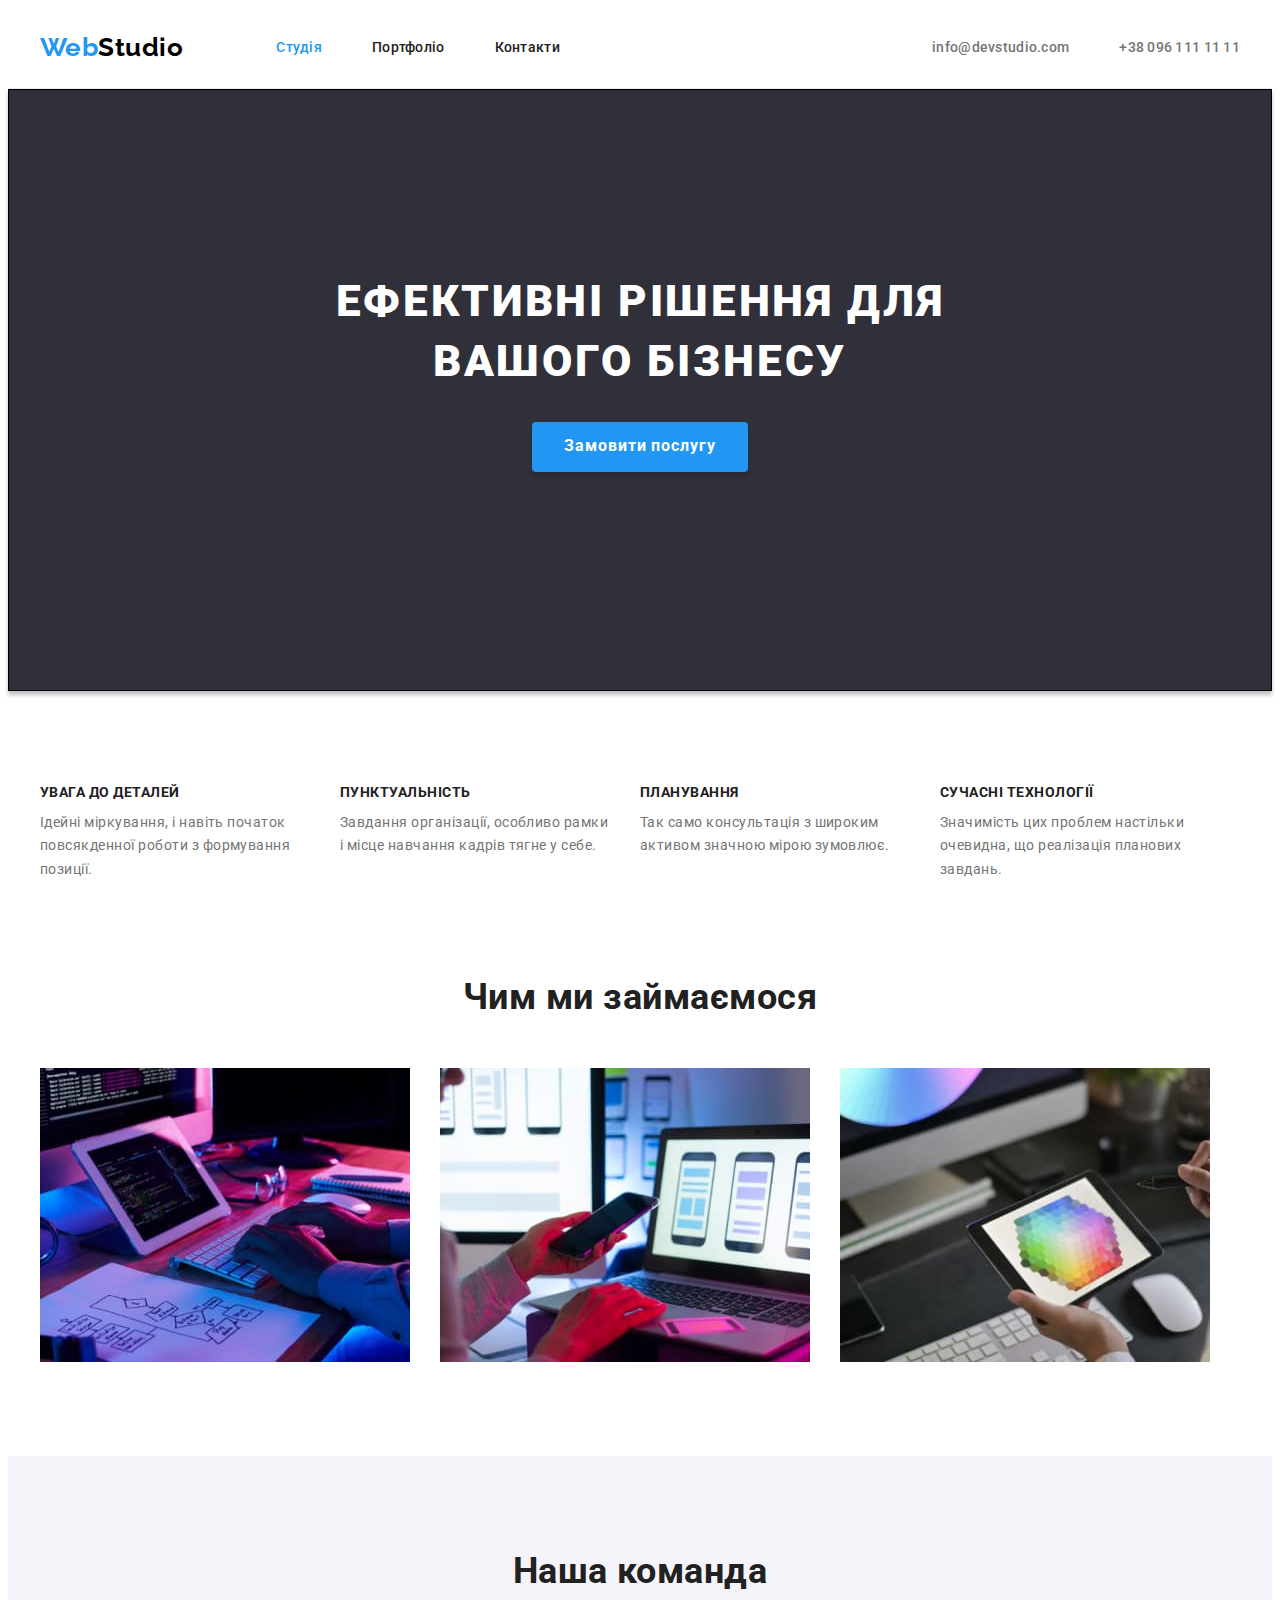
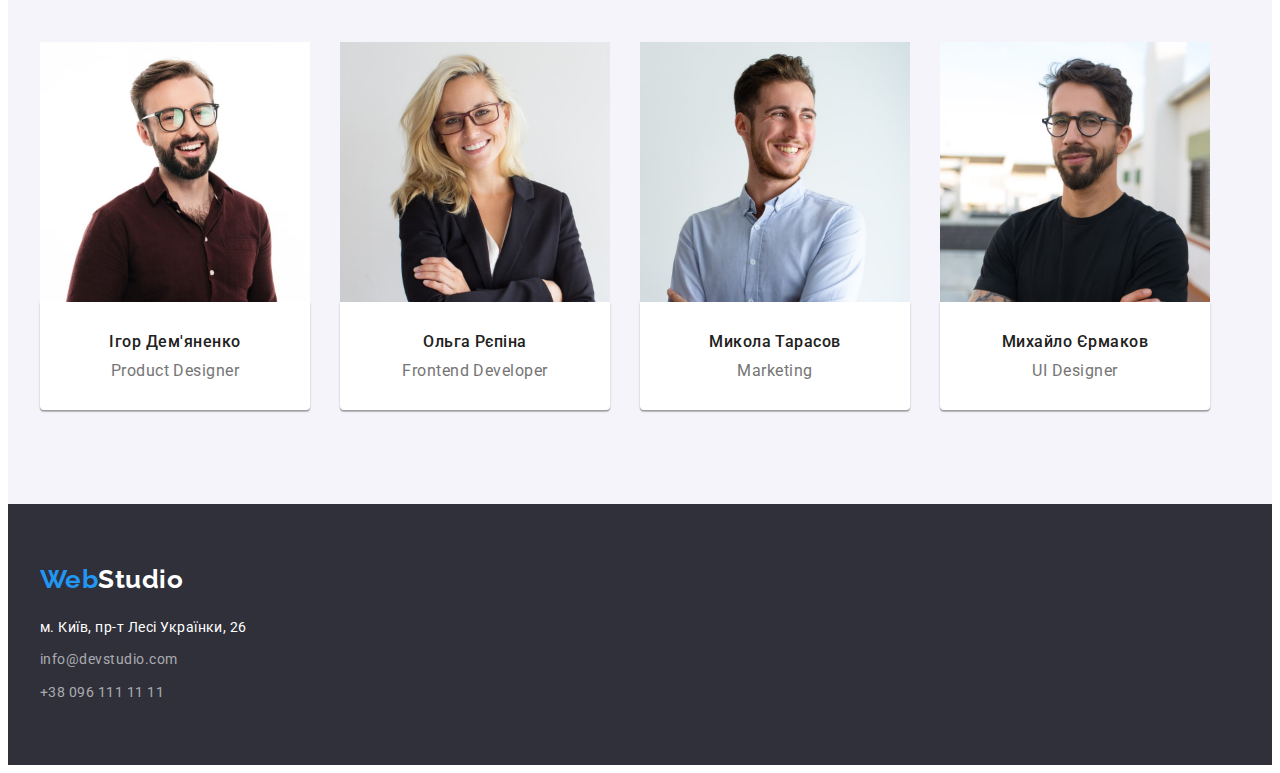
==== index.html @ c12abd02 "Initial commit" ====
<!DOCTYPE html>
<html lang="uk">
  <head>
    <meta charset="UTF-8" />
    <meta http-equiv="X-UA-Compatible" content="IE=edge" />
    <meta name="viewport" content="width=device-width, initial-scale=1.0" />
    <title>WebStudio</title>
    <link
      href="https://fonts.googleapis.com/css2?family=Raleway:wght@700&family=Roboto:wght@400;500;700;900&display=swap"
      rel="stylesheet"
    />
    <link
      rel="stylesheet"
      href="https://cdnjs.cloudflare.com/ajax/libs/modern-normalize/1.1.0/modern-normalize.min.css"
      integrity="sha512-wpPYUAdjBVSE4KJnH1VR1HeZfpl1ub8YT/NKx4PuQ5NmX2tKuGu6U/JRp5y+Y8XG2tV+wKQpNHVUX03MfMFn9Q=="
      crossorigin="anonymous"
      referrerpolicy="no-referrer"
    />
    <link rel="stylesheet" href="css/styles.css" />
  </head>
  <body>
    <header class="header">
      <div class="container main-nav">
        <nav class="main-nav-logo">
          <a href="" class="logo link">
            <span class="logo-title">Web</span>Studio</a
          >
          <ul class="menu-nav">
            <li class="item"><a href="" class="link current">Студія</a></li>
            <li class="item">
              <a href="./portfolio.html" class="link">Портфоліо</a>
            </li>
            <li class="item"><a href="" class="link">Контакти</a></li>
          </ul>
        </nav>
        <ul class="nav">
          <li class="item">
            <a href="mailto:info@devstudio.com" class="nav-link link"
              >info@devstudio.com</a
            >
          </li>
          <li class="item">
            <a href="tel:+380961111111" class="nav-link link"
              >+38 096 111 11 11</a
            >
          </li>
        </ul>
      </div>
    </header>

    <main>
      <section class="hero">
        <h1 class="hero-caption">
          Ефективні рішення для <br />
          вашого бізнесу
        </h1>
        <button type="button" class="button">Замовити послугу</button>
      </section>

      <section class="section">
        <div class="container">
          <h2 class="section-title visually-hidden">Особливості</h2>
          <div class="features">
            <ul class="feature-list">
              <li class="item">
                <h3 class="title">УВАГА ДО ДЕТАЛЕЙ</h3>
                <p class="text">
                  Ідейні міркування, і навіть початок повсякденної роботи з
                  формування позиції.
                </p>
              </li>
              <li class="item">
                <h3 class="title">ПУНКТУАЛЬНІСТЬ</h3>
                <p class="text">
                  Завдання організації, особливо рамки і місце навчання кадрів
                  тягне у себе.
                </p>
              </li>
              <li class="item">
                <h3 class="title">ПЛАНУВАННЯ</h3>
                <p class="text">
                  Так само консультація з широким активом значною мірою
                  зумовлює.
                </p>
              </li>
              <li class="item">
                <h3 class="title">СУЧАСНІ ТЕХНОЛОГІЇ</h3>
                <p class="text">
                  Значимість цих проблем настільки очевидна, що реалізація
                  планових завдань.
                </p>
              </li>
            </ul>
          </div>
        </div>
      </section>

      <section class="section section-img">
        <div class="container">
          <h2 class="section-title">Чим ми займаємося</h2>
          <ul class="list-img">
            <li class="item-img">
              <img
                src="./images/img.jpg"
                alt="комп'ютер"
                width="370"
                height="294"
              />
            </li>
            <li class="item item-img">
              <img
                src="./images/imgone.jpg"
                alt="телефон"
                width="370"
                height="294"
              />
            </li>
            <li class="item item-img">
              <img
                src="./images/imgtwo.jpg"
                alt="планшет"
                width="370"
                height="294"
              />
            </li>
          </ul>
        </div>
      </section>

      <section class="section our-team">
        <div class="container">
          <h2 class="section-title">Наша команда</h2>
          <ul class="items">
            <li class="item">
              <img
                src="./images/photo.jpg"
                alt="дизайнер продукту"
                width="270"
                height="260"
              />
              <div class="team">
                <h3 class="title-item">Ігор Дем'яненко</h3>
                <p class="text-item">Product Designer</p>
              </div>
            </li>
            <li class="item">
              <img
                src="./images/photoone.jpg"
                alt="розробник інтерфейсу"
                width="270"
                height="260"
              />
              <div class="team">
                <h3 class="title-item">Ольга Рєпіна</h3>
                <p class="text-item">Frontend Developer</p>
              </div>
            </li>
            <li class="item">
              <img
                src="./images/phototwo.jpg"
                alt="маркетолог"
                width="270"
                height="260"
              />
              <div class="team">
                <h3 class="title-item">Микола Тарасов</h3>
                <p class="text-item">Marketing</p>
              </div>
            </li>
            <li class="item">
              <img
                src="./images/photothree.jpg"
                alt="дизайнер"
                width="270"
                height="260"
              />
              <div class="team">
                <h3 class="title-item">Михайло Єрмаков</h3>
                <p class="text-item">UI Designer</p>
              </div>
            </li>
          </ul>
        </div>
      </section>
    </main>

    <footer class="footer">
      <div class="container footer-div">
        <a href="" class="logo-footer link"
          ><span class="logo-title">Web</span>Studio</a
        >
        <ul class="footer-nav">
          <li class="item">
            <p class="footer-text">м. Київ, пр-т Лесі Українки, 26</p>
          </li>
          <li class="item">
            <a href="mailto:info@devstudio.com" class="footer-nav-link link"
              >info@devstudio.com</a
            >
          </li>
          <li class="item">
            <a href="tel:+380961111111" class="footer-nav-link link"
              >+38 096 111 11 11</a
            >
          </li>
        </ul>
      </div>
    </footer>
  </body>
</html>
---- css/styles.css ----
:root {
  --primary-text-color: #212121;
  --text-color: #757575;
  --accent-color: #2196f3;
  --footer-color: rgba(255, 255, 255, 0.6);
  --white-color: #ffffff;
  --black-color: #000000;
}

body {
  color: var(--primary-text-color);
  background-color: var(--white-color);
  font-family: Roboto, sans-serif;
  letter-spacing: 0.03em;
}

ul {
  list-style: none;
  margin: 0;
  padding: 0;
}

.link {
  text-decoration: none;
}

h1,
h2,
h3,
p {
  margin: 0;
}

.section {
  padding-top: 94px;
  padding-bottom: 94px;
}

.container {
  width: 1200px;
  padding-right: 15px;
  padding-left: 15px;
  margin-left: auto;
  margin-right: auto;
}

/* колір основного тексту #212121 */
/* вториний колір тексту #757575; */
/* білий #FFFFFF */
/* лого чорний #000000 */
/* акцент #2196F3 */
/* адрес rgba(255, 255, 255, 0.6); */
/* колір фону: шапка #FFFFFF; герой, підвал #2F303A; особливості #F5F5F5; команда #F5F4FA; */

/* логотип */

.logo {
  color: var(--black-color);
  font-family: Raleway, sans-serif;
  font-weight: 700;
  font-size: 26px;
  line-height: 1.2;
}

.logo-title {
  color: var(--accent-color);
}

/* nav */

.main-nav {
  display: flex;
  align-items: center;
}

.main-nav-logo {
  display: flex;
  align-items: center;
}

.menu-nav {
  display: flex;
  margin-left: 93px;
}

.menu-nav .item:not(:last-child) {
  margin-right: 50px;
}

.menu-nav .link {
  display: block;
  padding-top: 32px;
  padding-bottom: 32px;

  color: var(--primary-text-color);
  font-weight: 500;
  font-size: 14px;
  line-height: 1.14;
  letter-spacing: 0.02em;
}

.menu-nav .link:hover,
.menu-nav .link:focus {
  color: var(--accent-color);
}

.menu-nav .link.current {
  color: var(--accent-color);
}

.nav {
  display: flex;
  margin-left: auto;
}

.nav .item + .item {
  margin-left: 50px;
}

.nav .nav-link {
  display: block;
  padding-top: 32px;
  padding-bottom: 32px;
  color: var(--text-color);
  font-weight: 500;
  font-size: 14px;
  line-height: 1.14;
  letter-spacing: 0.02em;
}

.nav .nav-link:hover,
.nav .nav-link:focus {
  color: var(--accent-color);
}

.header {
  border-bottom: 1px solid #ececec;
}

/* герой */

.hero {
  background-color: #2f303a;
  border: 1px solid #000000;
  box-shadow: 0px 4px 4px rgba(0, 0, 0, 0.25);
  padding-top: 182px;
  padding-bottom: 218px;
}

.hero-caption {
  color: var(--white-color);
  font-weight: 900;
  font-size: 44px;
  line-height: 1.36;
  letter-spacing: 0.06em;
  text-transform: uppercase;
  margin-bottom: 30px;
  text-align: center;
}

/* кнопка */

.button {
  color: var(--white-color);
  background-color: var(--accent-color);
  font-family: inherit;
  font-weight: 700;
  font-size: 16px;
  line-height: 1.8;
  align-items: center;
  text-align: center;
  letter-spacing: 0.06em;
  cursor: pointer;
  box-shadow: 0px 4px 4px rgba(0, 0, 0, 0.15);
  border-radius: 4px;
  padding: 10px 32px;
  min-width: 216px;
  min-height: 50px;
  display: block;
  margin: auto;
  border: transparent;
}

.button:hover,
.button:focus {
  color: var(--white-color);
  background-color: #2f303a;
}

/* секції */

.section-title {
  font-weight: 700;
  font-size: 36px;
  line-height: 1.17;
  text-align: center;
  margin-bottom: 50px;
}

/* особливості */

.feature-list {
  display: flex;
}

.feature-list .item {
  width: 270px;
}

.feature-list .item + .item {
  margin-left: 30px;
}

.feature-list .title {
  font-weight: 700;
  font-size: 14px;
  line-height: 1.14;
  text-transform: uppercase;
  margin-bottom: 10px;
}

.feature-list .text {
  color: var(--text-color);
  font-size: 14px;
  line-height: 1.7;
}

/* чим займаємося */

.section-img {
  padding-top: 0;
}

.container .list-img {
  display: flex;
  flex-wrap: wrap;
}

.list-img .item-img {
  width: 370px;
  margin-right: 30px;
  margin-bottom: 0;
}

.list-img .item-img:nth-child(3n) {
  margin-right: 0;
}

/* наша команда */

.our-team {
  background-color: #f5f4fa;
}

.items {
  display: flex;
}

.items .item {
  width: 270px;
}

.items .item:not(:last-child) {
  margin-right: 30px;
}

.items .title-item {
  font-weight: 500;
  font-size: 16px;
  line-height: 1.2;
  text-align: center;
}

.items .text-item {
  font-size: 16px;
  line-height: 19px;
  text-align: center;
  color: var(--text-color);
}

.team {
  background: #ffffff;
  box-shadow: 0px 1px 3px rgba(0, 0, 0, 0.12), 0px 1px 1px rgba(0, 0, 0, 0.14),
    0px 2px 1px rgba(0, 0, 0, 0.2);
  border-radius: 0px 0px 4px 4px;
  padding-top: 30px;
  padding-bottom: 30px;
}

.team .title-item {
  margin-bottom: 10px;
}

/* портфоліо */

.container .list {
  display: flex;
  flex-wrap: wrap;
}

.list .item {
  width: 370px;
  margin-right: 30px;
  margin-bottom: 30px;
}

.list .item:nth-child(3n) {
  margin-right: 0;
}

.list .caption {
  font-weight: 700;
  font-size: 18px;
  line-height: 2;
  letter-spacing: 0.06em;
}

.list .txt {
  font-size: 16px;
  line-height: 1.9;
  color: var(--text-color);
}

.card {
  background: #ffffff;
  border: 1px solid #eeeeee;
  padding-top: 20px;
  padding-right: 24px;
  padding-bottom: 20px;
  padding-left: 24px;
}

.caption {
  margin-bottom: 4px;
}

.list-btn {
  display: flex;
  text-align: center;
  justify-content: center;
  margin: auto;
  margin-bottom: 50px;
}

.btn {
  color: var(--primary-text-color);
  background: #f5f4fa;
  font-family: inherit;
  font-weight: 500;
  font-size: 16px;
  line-height: 1.6;
  text-align: center;
  letter-spacing: 0.03em;
  cursor: pointer;
  border-radius: 4px;
  min-height: 38px;
  border: transparent;
  padding: 6px 22px;
}

.list-btn .item:not(:last-child) {
  margin-right: 8px;
}

.btn.primary {
  color: var(--white-color);
  background-color: var(--accent-color);
}

.btn:hover,
.btn:focus {
  color: var(--white-color);
  background-color: var(--accent-color);
}

/* підвал */

.footer {
  background-color: #2f303a;
  padding-top: 60px;
  padding-bottom: 60px;
}

.logo-footer {
  color: var(--white-color);
  font-family: Raleway, sans-serif;
  font-weight: 700;
  font-size: 26px;
  line-height: 1.2;
  margin-top: 60px;
}

.footer-nav {
  font-size: 14px;
  line-height: 1.7;
  margin-top: 20px;
}

.footer-nav .footer-nav-link {
  color: var(--footer-color);
}

.footer-nav .footer-nav-link:hover,
.footer-nav .footer-nav-link:focus {
  color: var(--accent-color);
}

.footer-text {
  color: var(--white-color);
}

.footer-nav .item:not(:last-child) {
  margin-bottom: 9px;
}

/* прихований заголовок */

.visually-hidden {
  position: absolute;
  white-space: nowrap;
  width: 1px;
  height: 1px;
  overflow: hidden;
  border: 0;
  padding: 0;
  clip: rect(0 0 0 0);
  clip-path: inset(50%);
  margin: -1px;
}

/* img */

img {
  display: block;
  max-width: 100%;
  height: auto;
}
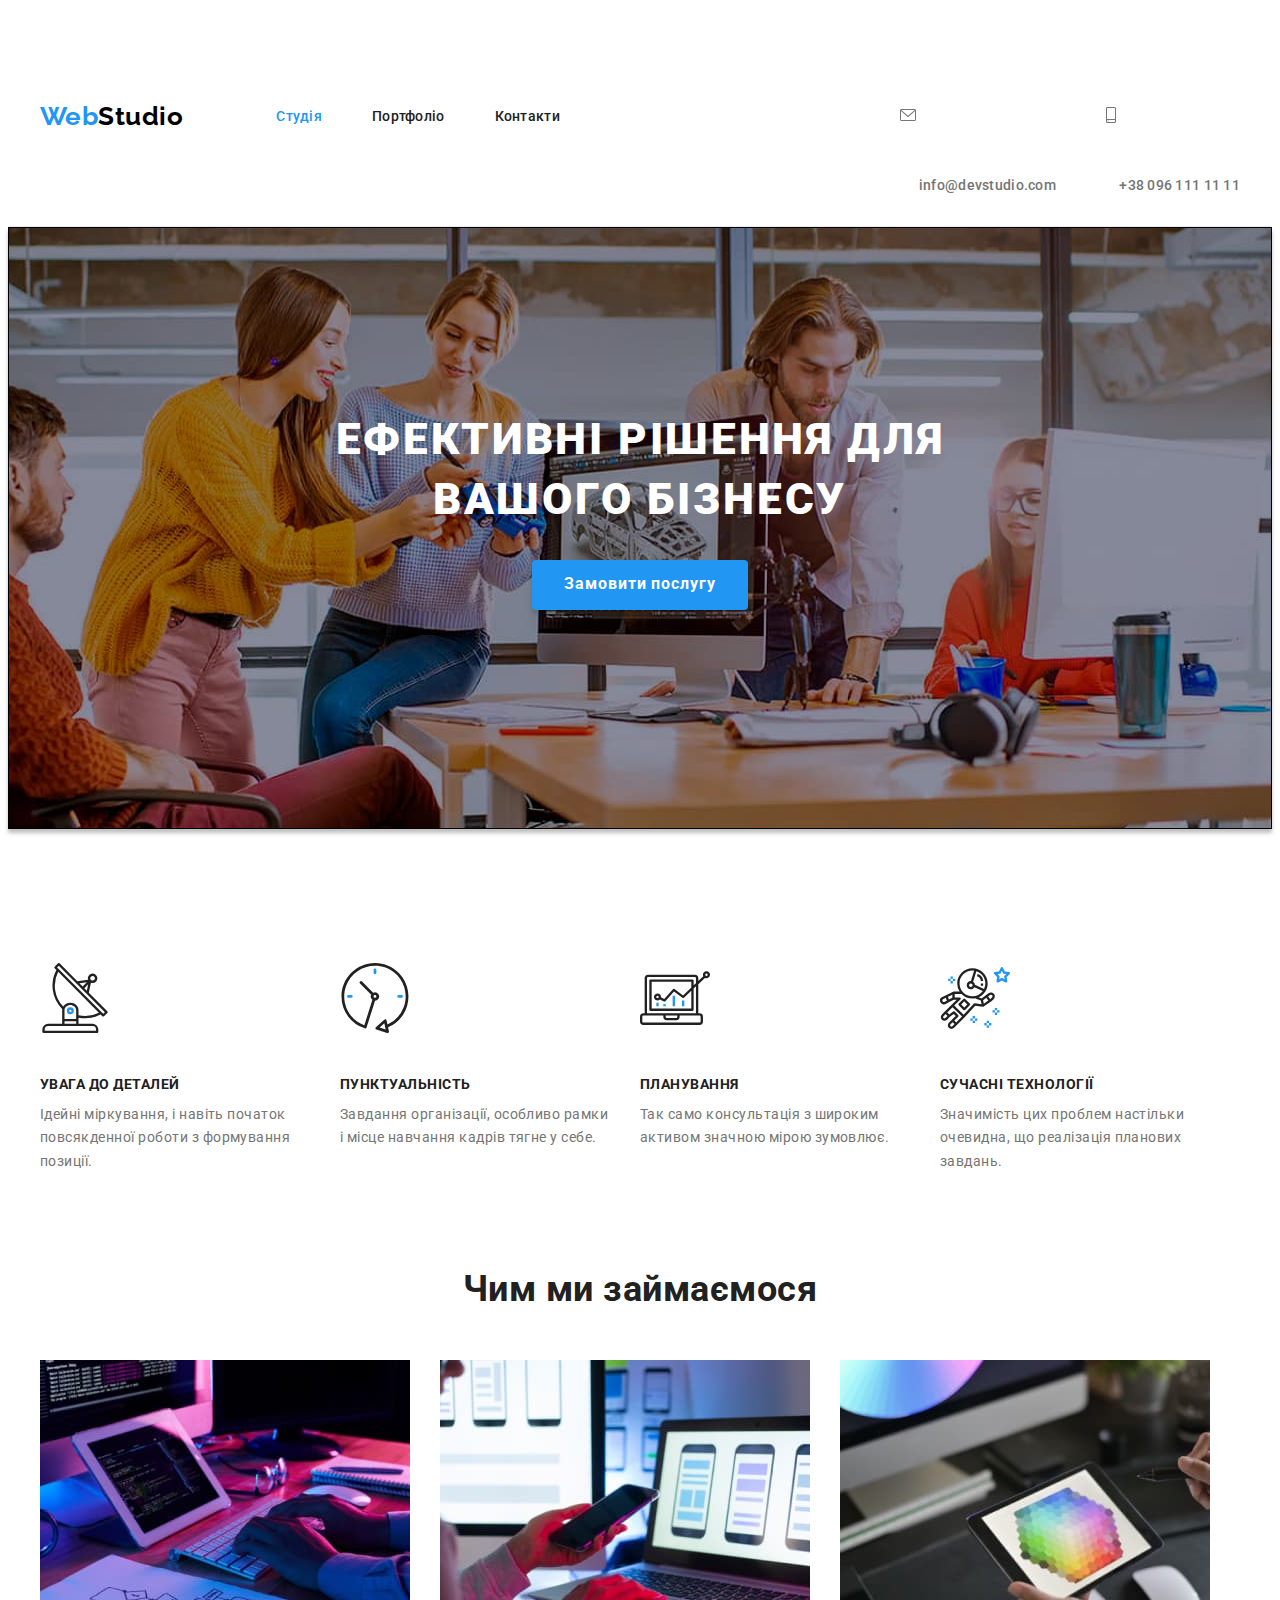
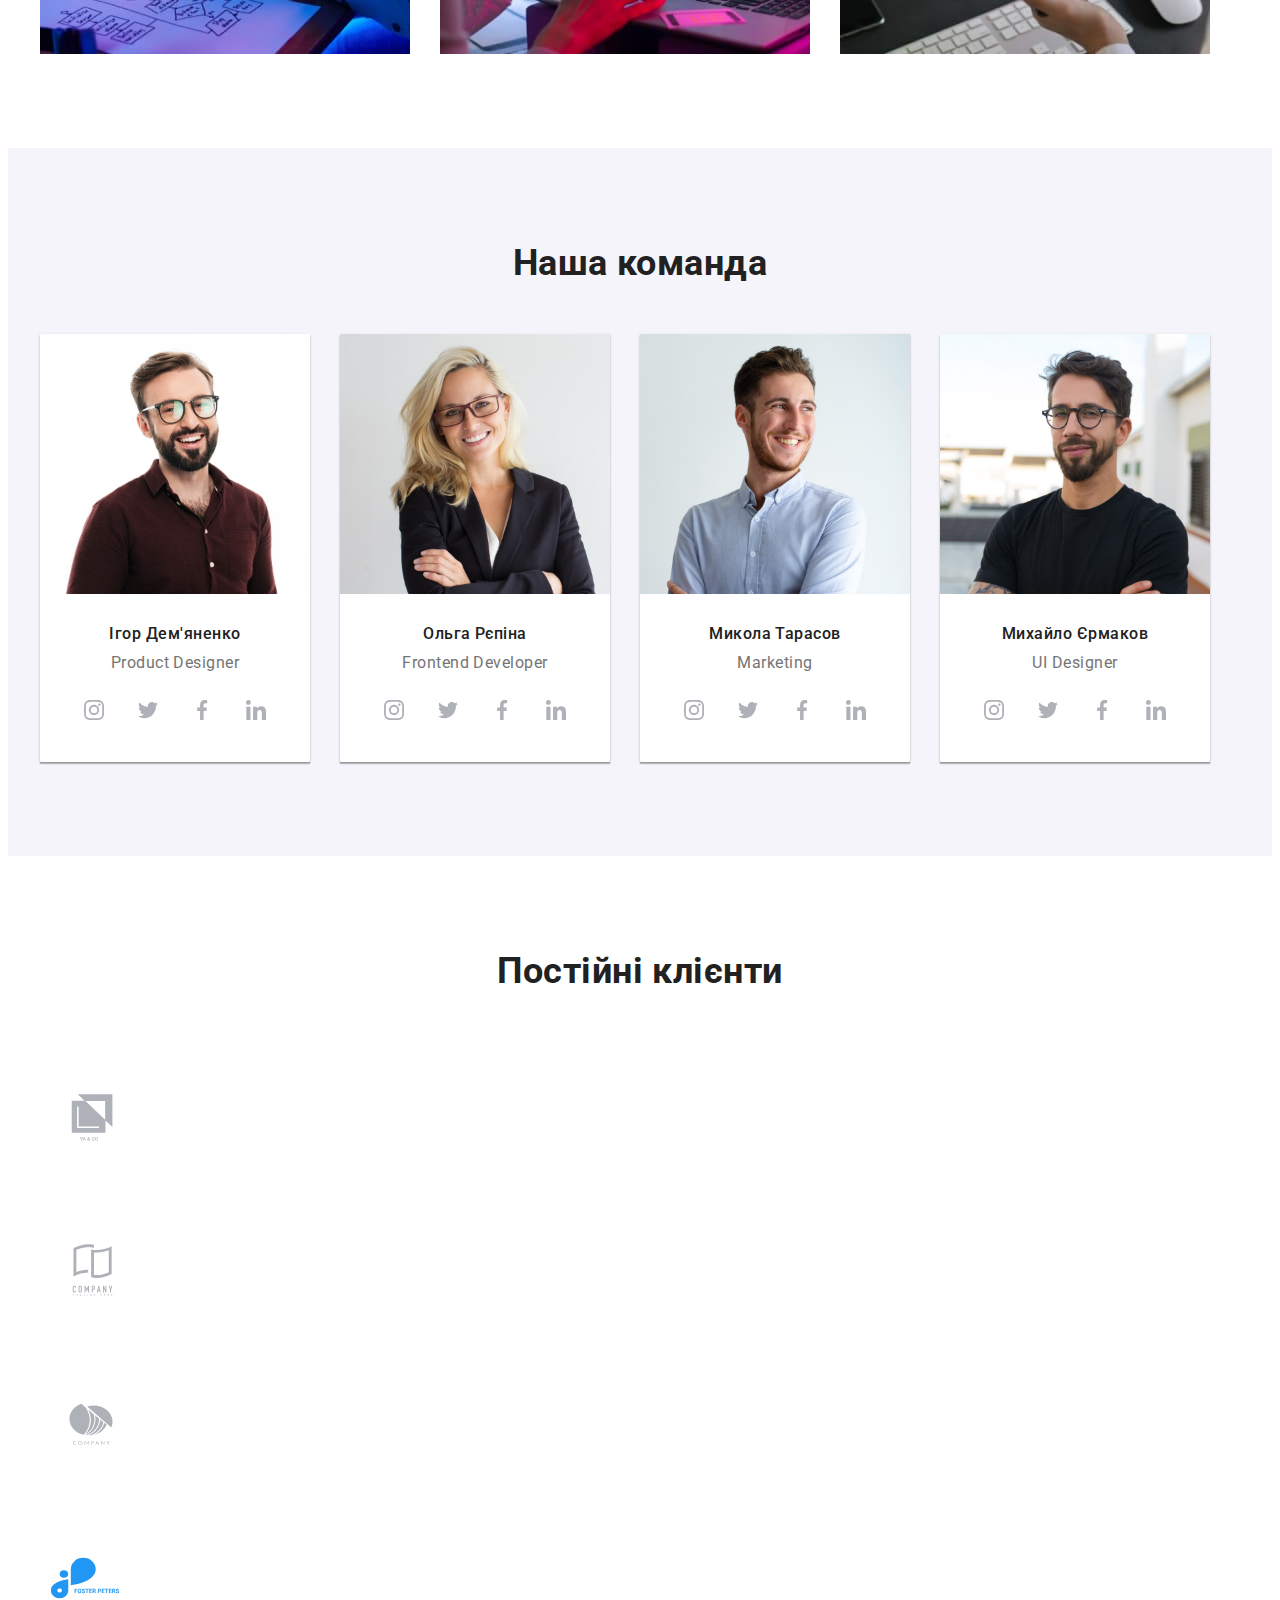
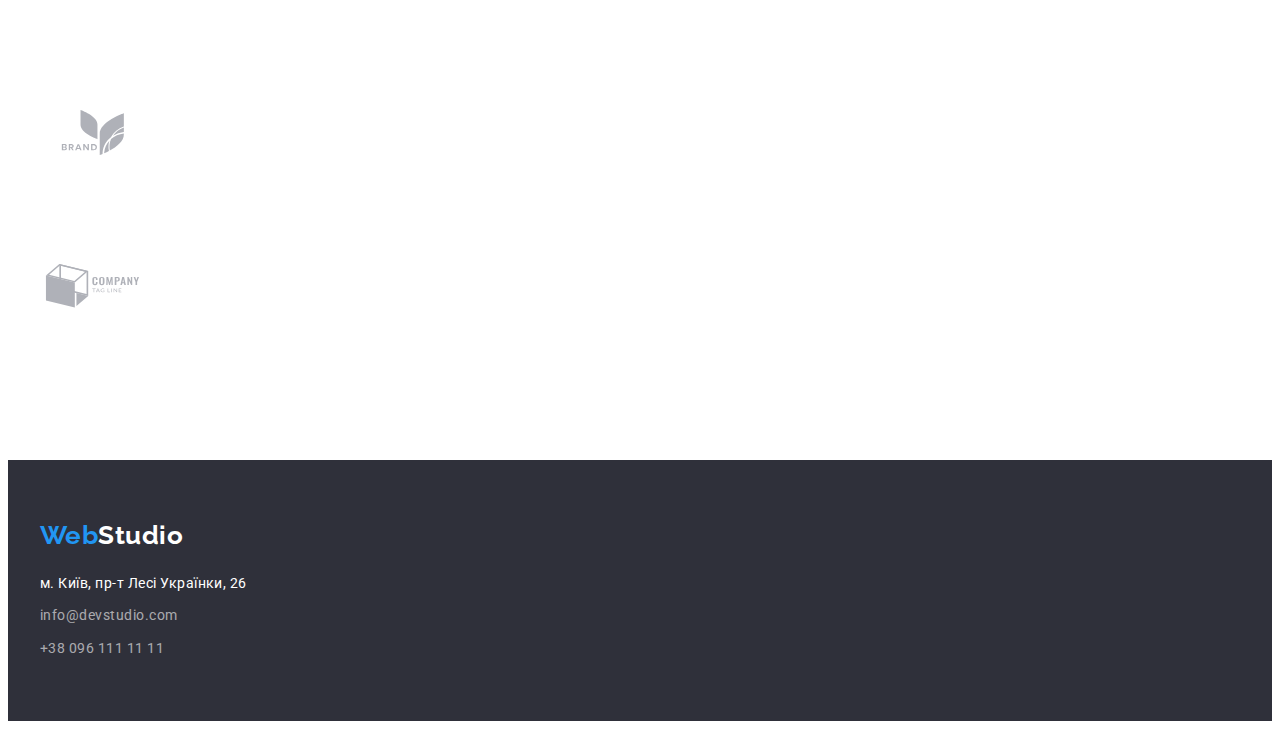
==== commit e80d93ad: "added icons" ====
--- a/index.html
+++ b/index.html
@@ -35,13 +35,19 @@
         </nav>
         <ul class="nav">
           <li class="item">
-            <a href="mailto:info@devstudio.com" class="nav-link link"
-              >info@devstudio.com</a
+            <a href="mailto:info@devstudio.com" class="nav-link link">
+              <svg class="icon-nav" width="16" heigth="12">
+                <use href="./images/icons.svg#icon-envelope"></use>
+              </svg>
+              info@devstudio.com</a
             >
           </li>
           <li class="item">
-            <a href="tel:+380961111111" class="nav-link link"
-              >+38 096 111 11 11</a
+            <a href="tel:+380961111111" class="nav-link link">
+              <svg class="icon-nav" width="10" heigth="16">
+                <use href="./images/icons.svg#icon-smartphone"></use>
+              </svg>
+              +38 096 111 11 11</a
             >
           </li>
         </ul>
@@ -63,6 +69,11 @@
           <div class="features">
             <ul class="feature-list">
               <li class="item">
+                <div>
+                  <svg class="icon-nav" width="70" heigth="70">
+                    <use href="./images/icons.svg#icon-antenna"></use>
+                  </svg>
+                </div>
                 <h3 class="title">УВАГА ДО ДЕТАЛЕЙ</h3>
                 <p class="text">
                   Ідейні міркування, і навіть початок повсякденної роботи з
@@ -70,6 +81,11 @@
                 </p>
               </li>
               <li class="item">
+                <div>
+                  <svg class="icon-nav" width="70" heigth="70">
+                    <use href="./images/icons.svg#icon-clock"></use>
+                  </svg>
+                </div>
                 <h3 class="title">ПУНКТУАЛЬНІСТЬ</h3>
                 <p class="text">
                   Завдання організації, особливо рамки і місце навчання кадрів
@@ -77,6 +93,11 @@
                 </p>
               </li>
               <li class="item">
+                <div>
+                  <svg class="icon-nav" width="70" heigth="70">
+                    <use href="./images/icons.svg#icon-diagram"></use>
+                  </svg>
+                </div>
                 <h3 class="title">ПЛАНУВАННЯ</h3>
                 <p class="text">
                   Так само консультація з широким активом значною мірою
@@ -84,6 +105,11 @@
                 </p>
               </li>
               <li class="item">
+                <div>
+                  <svg class="icon-nav" width="70" heigth="70">
+                    <use href="./images/icons.svg#icon-astronaut"></use>
+                  </svg>
+                </div>
                 <h3 class="title">СУЧАСНІ ТЕХНОЛОГІЇ</h3>
                 <p class="text">
                   Значимість цих проблем настільки очевидна, що реалізація
@@ -141,6 +167,56 @@
               <div class="team">
                 <h3 class="title-item">Ігор Дем'яненко</h3>
                 <p class="text-item">Product Designer</p>
+                <ul class="social list">
+                  <li class="social-item">
+                    <a class="social-link link"
+                     href=""
+                     target="_blank"
+                     rel="noopener noreferrer"
+                     aria-label="icon instagram"
+                     >
+                      <svg class="social-icon" width="20" heigth="20">
+                        <use href="./images/icons.svg#icon-instagram"></use>
+                      </svg>
+                    </a>
+                  </li>
+                  <li class="social-item">
+                    <a class="social-link link"
+                     href=""
+                     target="_blank"
+                     rel="noopener noreferrer"
+                     aria-label="icon twitter"
+                     >
+                      <svg class="social-icon" width="20" heigth="20">
+                        <use href="./images/icons.svg#icon-twitter"></use>
+                      </svg>
+                    </a>
+                  </li>
+                  <li class="social-item">
+                    <a class="social-link link"
+                     href=""
+                     target="_blank"
+                     rel="noopener noreferrer"
+                     aria-label="icon facebook"
+                     >
+                      <svg class="social-icon" width="20" heigth="20">
+                        <use href="./images/icons.svg#icon-facebook"></use>
+                      </svg>
+                    </a>
+                  </li>
+                  <li class="social-item">
+                    <a class="social-link link"
+                     href=""
+                     target="_blank"
+                     rel="noopener noreferrer"
+                     aria-label="icon linkedin"
+                     >
+                      <svg class="social-icon" width="20" heigth="20">
+                        <use href="./images/icons.svg#icon-linkedin"></use>
+                      </svg>
+                    </a>
+                  </li>
+                </ul>
               </div>
             </li>
             <li class="item">
@@ -153,6 +229,56 @@
               <div class="team">
                 <h3 class="title-item">Ольга Рєпіна</h3>
                 <p class="text-item">Frontend Developer</p>
+                <ul class="social list">
+                  <li class="social-item">
+                    <a class="social-link link"
+                     href=""
+                     target="_blank"
+                     rel="noopener noreferrer"
+                     aria-label="icon instagram"
+                     >
+                      <svg class="social-icon" width="20" heigth="20">
+                        <use href="./images/icons.svg#icon-instagram"></use>
+                      </svg>
+                    </a>
+                  </li>
+                  <li class="social-item">
+                    <a class="social-link link"
+                     href=""
+                     target="_blank"
+                     rel="noopener noreferrer"
+                     aria-label="icon twitter"
+                     >
+                      <svg class="social-icon" width="20" heigth="20">
+                        <use href="./images/icons.svg#icon-twitter"></use>
+                      </svg>
+                    </a>
+                  </li>
+                  <li class="social-item">
+                    <a class="social-link link"
+                     href=""
+                     target="_blank"
+                     rel="noopener noreferrer"
+                     aria-label="icon facebook"
+                     >
+                      <svg class="social-icon" width="20" heigth="20">
+                        <use href="./images/icons.svg#icon-facebook"></use>
+                      </svg>
+                    </a>
+                  </li>
+                  <li class="social-item">
+                    <a class="social-link link"
+                     href=""
+                     target="_blank"
+                     rel="noopener noreferrer"
+                     aria-label="icon linkedin"
+                     >
+                      <svg class="social-icon" width="20" heigth="20">
+                        <use href="./images/icons.svg#icon-linkedin"></use>
+                      </svg>
+                    </a>
+                  </li>
+                </ul>
               </div>
             </li>
             <li class="item">
@@ -165,6 +291,56 @@
               <div class="team">
                 <h3 class="title-item">Микола Тарасов</h3>
                 <p class="text-item">Marketing</p>
+                <ul class="social list">
+                  <li class="social-item">
+                    <a class="social-link link"
+                     href=""
+                     target="_blank"
+                     rel="noopener noreferrer"
+                     aria-label="icon instagram"
+                     >
+                      <svg class="social-icon" width="20" heigth="20">
+                        <use href="./images/icons.svg#icon-instagram"></use>
+                      </svg>
+                    </a>
+                  </li>
+                  <li class="social-item">
+                    <a class="social-link link"
+                     href=""
+                     target="_blank"
+                     rel="noopener noreferrer"
+                     aria-label="icon twitter"
+                     >
+                      <svg class="social-icon" width="20" heigth="20">
+                        <use href="./images/icons.svg#icon-twitter"></use>
+                      </svg>
+                    </a>
+                  </li>
+                  <li class="social-item">
+                    <a class="social-link link"
+                     href=""
+                     target="_blank"
+                     rel="noopener noreferrer"
+                     aria-label="icon facebook"
+                     >
+                      <svg class="social-icon" width="20" heigth="20">
+                        <use href="./images/icons.svg#icon-facebook"></use>
+                      </svg>
+                    </a>
+                  </li>
+                  <li class="social-item">
+                    <a class="social-link link"
+                     href=""
+                     target="_blank"
+                     rel="noopener noreferrer"
+                     aria-label="icon linkedin"
+                     >
+                      <svg class="social-icon" width="20" heigth="20">
+                        <use href="./images/icons.svg#icon-linkedin"></use>
+                      </svg>
+                    </a>
+                  </li>
+                </ul>
               </div>
             </li>
             <li class="item">
@@ -177,7 +353,107 @@
               <div class="team">
                 <h3 class="title-item">Михайло Єрмаков</h3>
                 <p class="text-item">UI Designer</p>
+                <ul class="social list">
+                  <li class="social-item">
+                    <a class="social-link link"
+                     href=""
+                     target="_blank"
+                     rel="noopener noreferrer"
+                     aria-label="icon instagram"
+                     >
+                      <svg class="social-icon" width="20" heigth="20">
+                        <use href="./images/icons.svg#icon-instagram"></use>
+                      </svg>
+                    </a>
+                  </li>
+                  <li class="social-item">
+                    <a class="social-link link"
+                     href=""
+                     target="_blank"
+                     rel="noopener noreferrer"
+                     aria-label="icon twitter"
+                     >
+                      <svg class="social-icon" width="20" heigth="20">
+                        <use href="./images/icons.svg#icon-twitter"></use>
+                      </svg>
+                    </a>
+                  </li>
+                  <li class="social-item">
+                    <a class="social-link link"
+                     href=""
+                     target="_blank"
+                     rel="noopener noreferrer"
+                     aria-label="icon facebook"
+                     >
+                      <svg class="social-icon" width="20" heigth="20">
+                        <use href="./images/icons.svg#icon-facebook"></use>
+                      </svg>
+                    </a>
+                  </li>
+                  <li class="social-item">
+                    <a class="social-link link"
+                     href=""
+                     target="_blank"
+                     rel="noopener noreferrer"
+                     aria-label="icon linkedin"
+                     >
+                      <svg class="social-icon" width="20" heigth="20">
+                        <use href="./images/icons.svg#icon-linkedin"></use>
+                      </svg>
+                    </a>
+                  </li>
+                </ul>
               </div>
+            </li>
+          </ul>
+        </div>
+      </section>
+
+      <section class="section">
+        <div class="container">
+          <h2 class="section-title">Постійні клієнти</h2>
+          <ul>
+            <li>
+              <a href="">
+                <svg class="icon-logo" width="106" heigth="60">
+                  <use href="./images/icons.svg#icon-logo"></use>
+                </svg>
+              </a>
+            </li>
+            <li>
+              <a href="">
+                <svg class="icon-logo" width="106" heigth="60">
+                  <use href="./images/icons.svg#icon-logoone"></use>
+                </svg>
+              </a>
+            </li>
+            <li>
+              <a href="">
+                <svg class="icon-logo" width="106" heigth="60">
+                  <use href="./images/icons.svg#icon-logotwo"></use>
+                </svg>
+              </a>
+            </li>
+            <li>
+              <a href="">
+                <svg class="icon-logo" width="106" heigth="60">
+                  <use href="./images/icons.svg#icon-logothree"></use>
+                </svg>
+              </a>
+            </li>
+            <li>
+              <a href="">
+                <svg class="icon-logo" width="106" heigth="60">
+                  <use href="./images/icons.svg#icon-logofour"></use>
+                </svg>
+              </a>
+            </li>
+            <li>
+              <a href="">
+                <svg class="icon-logo" width="106" heigth="60">
+                  <use href="./images/icons.svg#icon-logofive"></use>
+                </svg>
+              </a>
             </li>
           </ul>
         </div>
--- a/css/styles.css
+++ b/css/styles.css
@@ -141,10 +141,18 @@
 
 .hero {
   background-color: #2f303a;
-  border: 1px solid #000000;
-  box-shadow: 0px 4px 4px rgba(0, 0, 0, 0.25);
   padding-top: 182px;
   padding-bottom: 218px;
+  max-width: 1600px;
+  margin: auto;
+  background-image:
+  url(../images/hero.jpg);
+
+  background-repeat: no-repeat;
+  background-size: cover;
+  background-position: center;
+  box-shadow: 0px 4px 4px rgba(0, 0, 0, 0.25);
+  border: 1px solid #000000;
 }
 
 .hero-caption {
@@ -258,6 +266,8 @@
 
 .items .item {
   width: 270px;
+  box-shadow: 0px 1px 3px rgba(0, 0, 0, 0.12), 0px 1px 1px rgba(0, 0, 0, 0.14),
+    0px 2px 1px rgba(0, 0, 0, 0.2);
 }
 
 .items .item:not(:last-child) {
@@ -280,16 +290,48 @@
 
 .team {
   background: #ffffff;
-  box-shadow: 0px 1px 3px rgba(0, 0, 0, 0.12), 0px 1px 1px rgba(0, 0, 0, 0.14),
-    0px 2px 1px rgba(0, 0, 0, 0.2);
   border-radius: 0px 0px 4px 4px;
   padding-top: 30px;
   padding-bottom: 30px;
 }
 
+/* box-shadow: 0px 1px 3px rgba(0, 0, 0, 0.12), 0px 1px 1px rgba(0, 0, 0, 0.14),
+    0px 2px 1px rgba(0, 0, 0, 0.2); */
+
+
 .team .title-item {
   margin-bottom: 10px;
 }
+
+.social {
+  justify-content: center;
+  align-items: center;
+  gap: 10px;
+  margin-top: 16px;
+}
+
+.social-link{
+  display: flex;
+  justify-content: center;
+  align-items: center;
+  width: 44px;
+  height: 44px;
+  border-radius: 50%;
+}
+
+/* .social-icon {
+  fill: #AFB1B8;
+} */
+
+.social-link:hover .social-icon,
+.social-link:focus .social-icon {
+  fill: #2196F3;
+} 
+ 
+
+/* Постійні клієнти */
+
+
 
 /* портфоліо */
 
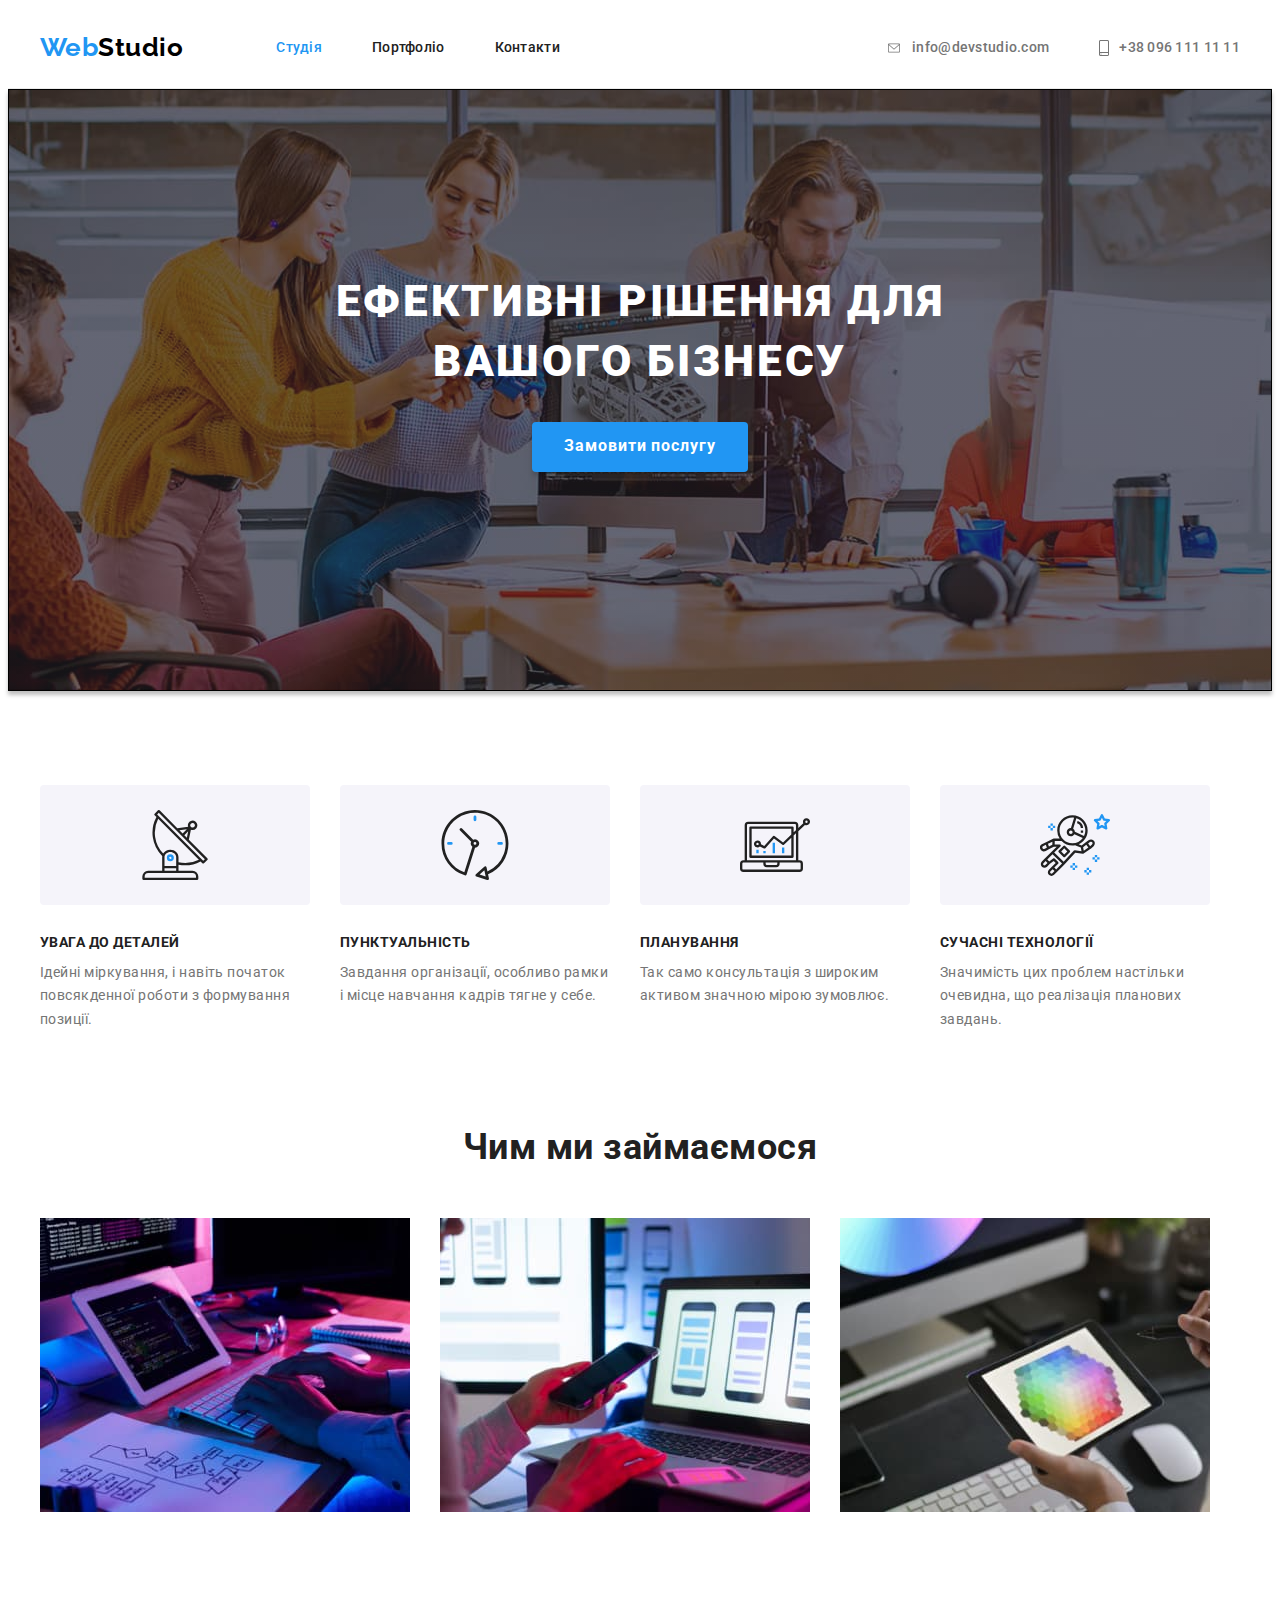
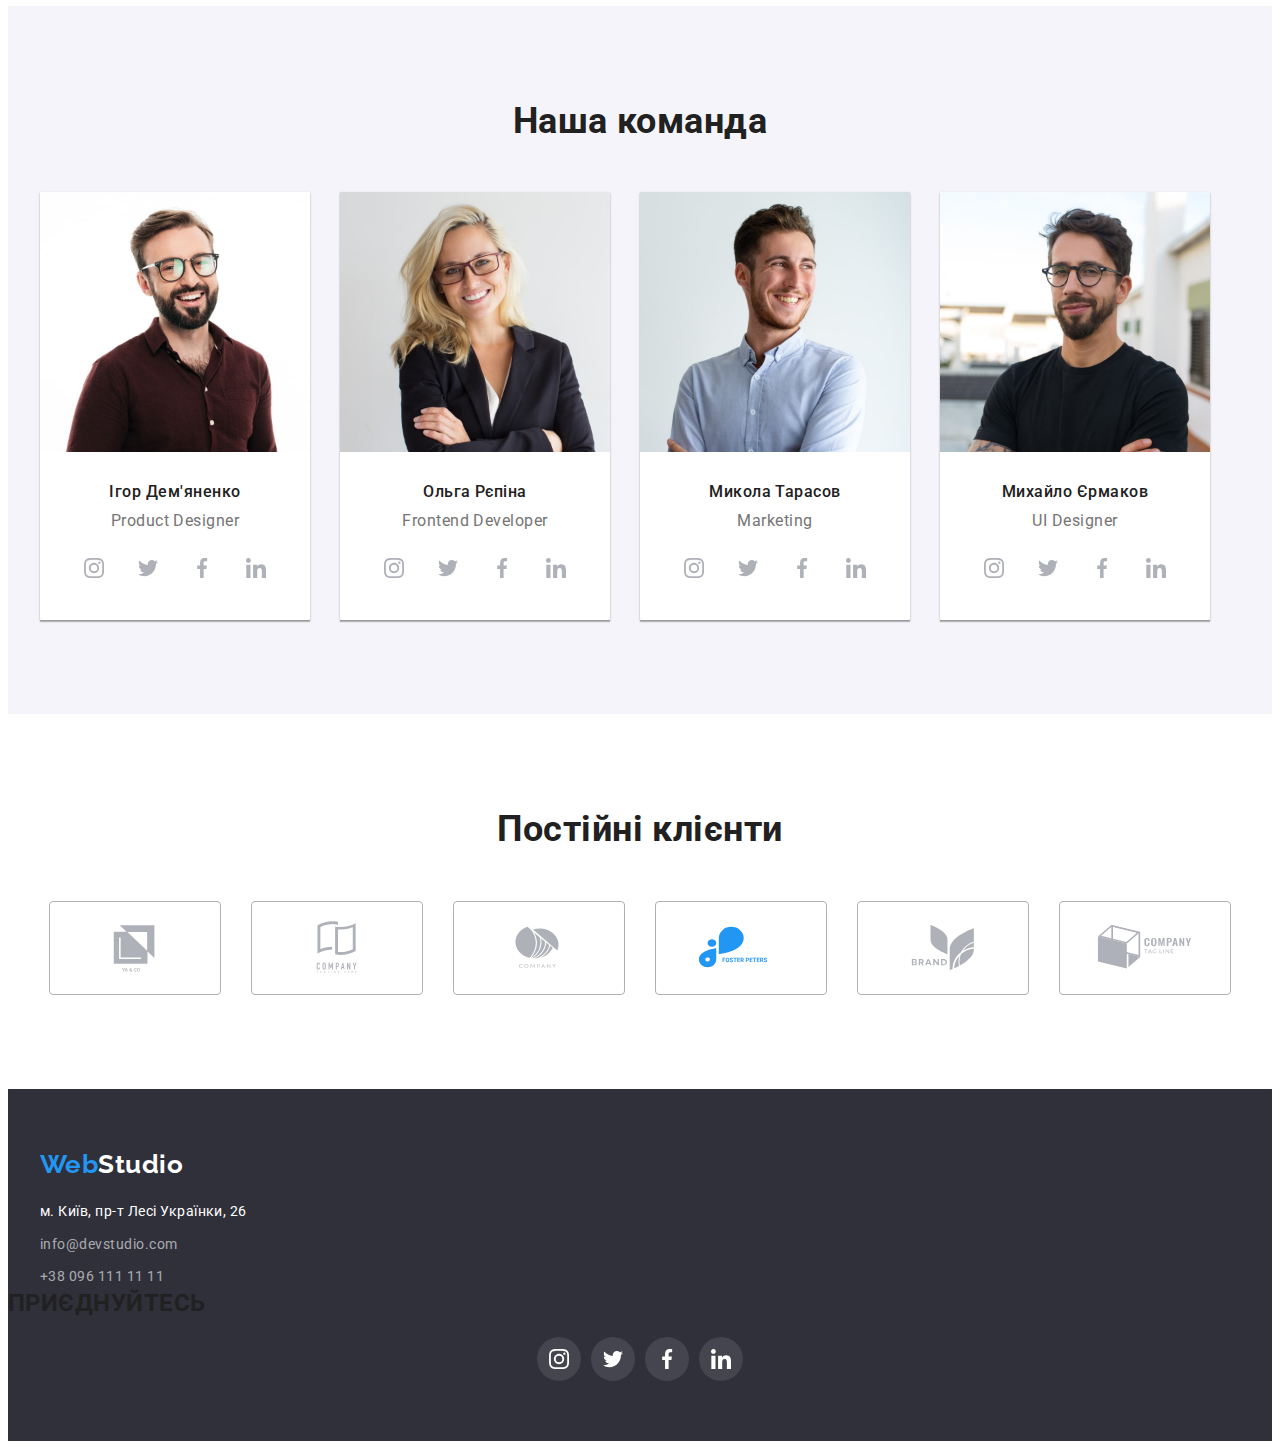
==== commit db3e107d: "Added links portfolio, icons footer" ====
--- a/index.html
+++ b/index.html
@@ -36,7 +36,7 @@
         <ul class="nav">
           <li class="item">
             <a href="mailto:info@devstudio.com" class="nav-link link">
-              <svg class="icon-nav" width="16" heigth="12">
+              <svg class="icon-nav" width="16" height="12" >
                 <use href="./images/icons.svg#icon-envelope"></use>
               </svg>
               info@devstudio.com</a
@@ -44,7 +44,7 @@
           </li>
           <li class="item">
             <a href="tel:+380961111111" class="nav-link link">
-              <svg class="icon-nav" width="10" heigth="16">
+              <svg class="icon-nav" width="10" height="16" >
                 <use href="./images/icons.svg#icon-smartphone"></use>
               </svg>
               +38 096 111 11 11</a
@@ -69,8 +69,8 @@
           <div class="features">
             <ul class="feature-list">
               <li class="item">
-                <div>
-                  <svg class="icon-nav" width="70" heigth="70">
+                <div class="div-icon">
+                  <svg class="icon" width="70" height="70">
                     <use href="./images/icons.svg#icon-antenna"></use>
                   </svg>
                 </div>
@@ -81,8 +81,8 @@
                 </p>
               </li>
               <li class="item">
-                <div>
-                  <svg class="icon-nav" width="70" heigth="70">
+                <div class="div-icon">
+                  <svg class="icon" width="70" height="70">
                     <use href="./images/icons.svg#icon-clock"></use>
                   </svg>
                 </div>
@@ -93,8 +93,8 @@
                 </p>
               </li>
               <li class="item">
-                <div>
-                  <svg class="icon-nav" width="70" heigth="70">
+                <div class="div-icon">
+                  <svg class="icon" width="70" height="70">
                     <use href="./images/icons.svg#icon-diagram"></use>
                   </svg>
                 </div>
@@ -105,8 +105,8 @@
                 </p>
               </li>
               <li class="item">
-                <div>
-                  <svg class="icon-nav" width="70" heigth="70">
+                <div class="div-icon">
+                  <svg class="icon-nav" width="70" height="70">
                     <use href="./images/icons.svg#icon-astronaut"></use>
                   </svg>
                 </div>
@@ -173,9 +173,9 @@
                      href=""
                      target="_blank"
                      rel="noopener noreferrer"
-                     aria-label="icon instagram"
-                     >
-                      <svg class="social-icon" width="20" heigth="20">
+                     aria-label="іконка instagram"
+                     >
+                      <svg class="social-icon" width="20" height="20">
                         <use href="./images/icons.svg#icon-instagram"></use>
                       </svg>
                     </a>
@@ -185,9 +185,9 @@
                      href=""
                      target="_blank"
                      rel="noopener noreferrer"
-                     aria-label="icon twitter"
-                     >
-                      <svg class="social-icon" width="20" heigth="20">
+                     aria-label="іокнка twitter"
+                     >
+                      <svg class="social-icon" width="20" height="20">
                         <use href="./images/icons.svg#icon-twitter"></use>
                       </svg>
                     </a>
@@ -197,9 +197,9 @@
                      href=""
                      target="_blank"
                      rel="noopener noreferrer"
-                     aria-label="icon facebook"
-                     >
-                      <svg class="social-icon" width="20" heigth="20">
+                     aria-label="іконка facebook"
+                     >
+                      <svg class="social-icon" width="20" height="20">
                         <use href="./images/icons.svg#icon-facebook"></use>
                       </svg>
                     </a>
@@ -209,9 +209,9 @@
                      href=""
                      target="_blank"
                      rel="noopener noreferrer"
-                     aria-label="icon linkedin"
-                     >
-                      <svg class="social-icon" width="20" heigth="20">
+                     aria-label="іконка linkedin"
+                     >
+                      <svg class="social-icon" width="20" height="20">
                         <use href="./images/icons.svg#icon-linkedin"></use>
                       </svg>
                     </a>
@@ -235,9 +235,9 @@
                      href=""
                      target="_blank"
                      rel="noopener noreferrer"
-                     aria-label="icon instagram"
-                     >
-                      <svg class="social-icon" width="20" heigth="20">
+                     aria-label="іконка instagram"
+                     >
+                      <svg class="social-icon" width="20" height="20">
                         <use href="./images/icons.svg#icon-instagram"></use>
                       </svg>
                     </a>
@@ -247,9 +247,9 @@
                      href=""
                      target="_blank"
                      rel="noopener noreferrer"
-                     aria-label="icon twitter"
-                     >
-                      <svg class="social-icon" width="20" heigth="20">
+                     aria-label="іконка twitter"
+                     >
+                      <svg class="social-icon" width="20" height="20">
                         <use href="./images/icons.svg#icon-twitter"></use>
                       </svg>
                     </a>
@@ -259,9 +259,9 @@
                      href=""
                      target="_blank"
                      rel="noopener noreferrer"
-                     aria-label="icon facebook"
-                     >
-                      <svg class="social-icon" width="20" heigth="20">
+                     aria-label="іконка facebook"
+                     >
+                      <svg class="social-icon" width="20" height="20">
                         <use href="./images/icons.svg#icon-facebook"></use>
                       </svg>
                     </a>
@@ -271,9 +271,9 @@
                      href=""
                      target="_blank"
                      rel="noopener noreferrer"
-                     aria-label="icon linkedin"
-                     >
-                      <svg class="social-icon" width="20" heigth="20">
+                     aria-label="іконка linkedin"
+                     >
+                      <svg class="social-icon" width="20" height="20">
                         <use href="./images/icons.svg#icon-linkedin"></use>
                       </svg>
                     </a>
@@ -297,9 +297,9 @@
                      href=""
                      target="_blank"
                      rel="noopener noreferrer"
-                     aria-label="icon instagram"
-                     >
-                      <svg class="social-icon" width="20" heigth="20">
+                     aria-label="іконка instagram"
+                     >
+                      <svg class="social-icon" width="20" height="20">
                         <use href="./images/icons.svg#icon-instagram"></use>
                       </svg>
                     </a>
@@ -309,9 +309,9 @@
                      href=""
                      target="_blank"
                      rel="noopener noreferrer"
-                     aria-label="icon twitter"
-                     >
-                      <svg class="social-icon" width="20" heigth="20">
+                     aria-label="іконка twitter"
+                     >
+                      <svg class="social-icon" width="20" height="20">
                         <use href="./images/icons.svg#icon-twitter"></use>
                       </svg>
                     </a>
@@ -321,9 +321,9 @@
                      href=""
                      target="_blank"
                      rel="noopener noreferrer"
-                     aria-label="icon facebook"
-                     >
-                      <svg class="social-icon" width="20" heigth="20">
+                     aria-label="іконка facebook"
+                     >
+                      <svg class="social-icon" width="20" height="20">
                         <use href="./images/icons.svg#icon-facebook"></use>
                       </svg>
                     </a>
@@ -333,9 +333,9 @@
                      href=""
                      target="_blank"
                      rel="noopener noreferrer"
-                     aria-label="icon linkedin"
-                     >
-                      <svg class="social-icon" width="20" heigth="20">
+                     aria-label="іконка linkedin"
+                     >
+                      <svg class="social-icon" width="20" height="20">
                         <use href="./images/icons.svg#icon-linkedin"></use>
                       </svg>
                     </a>
@@ -359,9 +359,9 @@
                      href=""
                      target="_blank"
                      rel="noopener noreferrer"
-                     aria-label="icon instagram"
-                     >
-                      <svg class="social-icon" width="20" heigth="20">
+                     aria-label="іконка instagram"
+                     >
+                      <svg class="social-icon" width="20" height="20">
                         <use href="./images/icons.svg#icon-instagram"></use>
                       </svg>
                     </a>
@@ -371,9 +371,9 @@
                      href=""
                      target="_blank"
                      rel="noopener noreferrer"
-                     aria-label="icon twitter"
-                     >
-                      <svg class="social-icon" width="20" heigth="20">
+                     aria-label="іконка twitter"
+                     >
+                      <svg class="social-icon" width="20" height="20">
                         <use href="./images/icons.svg#icon-twitter"></use>
                       </svg>
                     </a>
@@ -383,9 +383,9 @@
                      href=""
                      target="_blank"
                      rel="noopener noreferrer"
-                     aria-label="icon facebook"
-                     >
-                      <svg class="social-icon" width="20" heigth="20">
+                     aria-label="іконка facebook"
+                     >
+                      <svg class="social-icon" width="20" height="20">
                         <use href="./images/icons.svg#icon-facebook"></use>
                       </svg>
                     </a>
@@ -395,9 +395,9 @@
                      href=""
                      target="_blank"
                      rel="noopener noreferrer"
-                     aria-label="icon linkedin"
-                     >
-                      <svg class="social-icon" width="20" heigth="20">
+                     aria-label="іконка linkedin"
+                     >
+                      <svg class="social-icon" width="20" height="20">
                         <use href="./images/icons.svg#icon-linkedin"></use>
                       </svg>
                     </a>
@@ -412,45 +412,75 @@
       <section class="section">
         <div class="container">
           <h2 class="section-title">Постійні клієнти</h2>
-          <ul>
-            <li>
-              <a href="">
-                <svg class="icon-logo" width="106" heigth="60">
+          <ul class="logo-client list-client">
+            <li class="logo-item">
+              <a class="logo-link link"
+               href=""
+               target="_blank"
+               rel="noopener noreferrer"
+               aria-label="іконка logo"
+               >
+                <svg class="logo-icon" width="106" height="60">
                   <use href="./images/icons.svg#icon-logo"></use>
                 </svg>
               </a>
             </li>
-            <li>
-              <a href="">
-                <svg class="icon-logo" width="106" heigth="60">
+            <li class="logo-item">
+              <a class="logo-link link"
+               href=""
+               target="_blank"
+               rel="noopener noreferrer"
+               aria-label="іконка logo"
+               >
+                <svg class="logo-icon" width="106" height="60">
                   <use href="./images/icons.svg#icon-logoone"></use>
                 </svg>
               </a>
             </li>
-            <li>
-              <a href="">
-                <svg class="icon-logo" width="106" heigth="60">
+            <li class="logo-item">
+              <a class="logo-link link"
+               href=""
+               target="_blank"
+               rel="noopener noreferrer"
+               aria-label="іконка logo"
+               >
+                <svg class="logo-icon" width="106" height="60">
                   <use href="./images/icons.svg#icon-logotwo"></use>
                 </svg>
               </a>
             </li>
-            <li>
-              <a href="">
-                <svg class="icon-logo" width="106" heigth="60">
+            <li class="logo-item">
+              <a class="logo-link link"
+               href=""
+               target="_blank"
+               rel="noopener noreferrer"
+               aria-label="іконка logo"
+               >
+                <svg class="logo-icon" width="106" height="60">
                   <use href="./images/icons.svg#icon-logothree"></use>
                 </svg>
               </a>
             </li>
-            <li>
-              <a href="">
-                <svg class="icon-logo" width="106" heigth="60">
+            <li class="logo-item">
+              <a class="logo-link link"
+               href=""
+               target="_blank"
+               rel="noopener noreferrer"
+               aria-label="іконка logo"
+               >
+                <svg class="logo-icon" width="106" height="60">
                   <use href="./images/icons.svg#icon-logofour"></use>
                 </svg>
               </a>
             </li>
-            <li>
-              <a href="">
-                <svg class="icon-logo" width="106" heigth="60">
+            <li class="logo-item">
+              <a class="logo-link link"
+               href=""
+               target="_blank"
+               rel="noopener noreferrer"
+               aria-label="іконка logo"
+               >
+                <svg class="logo-icon" width="106" height="60">
                   <use href="./images/icons.svg#icon-logofive"></use>
                 </svg>
               </a>
@@ -481,6 +511,60 @@
           </li>
         </ul>
       </div>
+
+      <div class="div-social">
+        <h2>ПРИЄДНУЙТЕСЬ</h2>
+        <ul class="social-footer">
+          <li class="social-item-footer">
+            <a class="social-link-footer link"
+             href=""
+             target="_blank"
+             rel="noopener noreferrer"
+             aria-label="іконка instagram"
+             >
+              <svg class="social-icon-footer" width="20" height="20">
+                <use href="./images/icons.svg#icon-instagramf"></use>
+              </svg>
+            </a>
+          </li>
+          <li class="social-item-footer">
+            <a class="social-link-footer link"
+             href=""
+             target="_blank"
+             rel="noopener noreferrer"
+             aria-label="іконка twitter"
+             >
+              <svg class="social-icon-footer" width="20" height="20">
+                <use href="./images/icons.svg#icon-twitterf"></use>
+              </svg>
+            </a>
+          </li>
+          <li class="social-item-footer">
+            <a class="social-link-footer link"
+             href=""
+             target="_blank"
+             rel="noopener noreferrer"
+             aria-label="іконка facebook"
+             >
+              <svg class="social-icon-footer" width="20" height="20">
+                <use href="./images/icons.svg#icon-facebookf"></use>
+              </svg>
+            </a>
+          </li>
+          <li class="social-item-footer">
+            <a class="social-link-footer link"
+             href=""
+             target="_blank"
+             rel="noopener noreferrer"
+             aria-label="іконка linkedin"
+             >
+              <svg class="social-icon-footer" width="20" height="20">
+                <use href="./images/icons.svg#icon-linkedinf"></use>
+              </svg>
+            </a>
+          </li>
+        </ul>
+      </div>
     </footer>
   </body>
 </html>
--- a/css/styles.css
+++ b/css/styles.css
@@ -121,11 +121,11 @@
   display: block;
   padding-top: 32px;
   padding-bottom: 32px;
-  color: var(--text-color);
   font-weight: 500;
   font-size: 14px;
   line-height: 1.14;
   letter-spacing: 0.02em;
+  color: var(--text-color);
 }
 
 .nav .nav-link:hover,
@@ -133,8 +133,19 @@
   color: var(--accent-color);
 }
 
+.icon-nav {
+  fill: currentColor;
+}
+
 .header {
   border-bottom: 1px solid #ececec;
+}
+
+.item .nav-link {
+  display: flex;
+  justify-content: center;
+  align-items: center;
+  gap: 10px;
 }
 
 /* герой */
@@ -146,6 +157,7 @@
   max-width: 1600px;
   margin: auto;
   background-image:
+  linear-gradient(rgba(47, 48, 58, 0.4), rgba(47, 48, 58, 0.4)),
   url(../images/hero.jpg);
 
   background-repeat: no-repeat;
@@ -233,6 +245,17 @@
   line-height: 1.7;
 }
 
+.div-icon {
+  display: flex;
+background-color: #F5F4FA;
+border-radius: 4px;
+justify-content: center;
+  align-items: center;
+  width: 100%;
+height: 120px;
+margin-bottom: 30px;
+}
+
 /* чим займаємося */
 
 .section-img {
@@ -317,23 +340,73 @@
   width: 44px;
   height: 44px;
   border-radius: 50%;
-}
-
-/* .social-icon {
+  background-color: #FFFFFF;
+  outline: none
+}
+color: #AFB1B8;
+
+.social-icon {
   fill: #AFB1B8;
-} */
-
-.social-link:hover .social-icon,
-.social-link:focus .social-icon {
-  fill: #2196F3;
+  height: 20px;
+}
+
+/* fill="#afb1b8" */
+
+.social-link:hover,
+.social-link:focus {
+  color: #FFFFFF;
+  background-color: #2196F3;
 } 
+
+.social-icon:hover svg,
+.social-icon:focus svg {
+  fill: #FFFFFF;
+}
  
 
 /* Постійні клієнти */
 
-
+.logo-client {
+  display: flex;
+  justify-content: center;
+  align-items: center;
+  gap: 30px;
+  
+}
+
+.logo-link {
+  display: flex;
+  justify-content: center;
+  align-items: center;
+  width: 170px;
+  height: 92px;
+  border: 1px solid #AFB1B8;
+  border-radius: 4px;
+  color: #AFB1B8;
+  outline: none
+}
+
+.logo-link:hover,
+.logo-link:focus {
+  border-color: var(--accent-color);
+  color: #2196F3;
+}
+
+.logo-icon {
+  fill: currentColor;
+}
 
 /* портфоліо */
+
+.portfolio-link {
+  display: block;
+  outline: none
+}
+
+.portfolio-link:hover,
+.portfolio-link:focus {
+  box-shadow: 0px 1px 1px rgba(0, 0, 0, 0.12), 0px 4px 4px rgba(0, 0, 0, 0.06), 1px 4px 6px rgba(0, 0, 0, 0.16);
+}
 
 .container .list {
   display: flex;
@@ -355,6 +428,7 @@
   font-size: 18px;
   line-height: 2;
   letter-spacing: 0.06em;
+  color: var(--primary-text-color);
 }
 
 .list .txt {
@@ -398,6 +472,7 @@
   min-height: 38px;
   border: transparent;
   padding: 6px 22px;
+  outline: none
 }
 
 .list-btn .item:not(:last-child) {
@@ -454,6 +529,33 @@
 .footer-nav .item:not(:last-child) {
   margin-bottom: 9px;
 }
+
+.social-footer{
+  display: flex;
+  justify-content: center;
+  align-items: center;
+  gap: 10px;
+  margin-top: 20px;
+}
+
+
+.social-link-footer{
+  display: flex;
+  justify-content: center;
+  align-items: center;
+  width: 44px;
+  height: 44px;
+  border-radius: 50%;
+  background-color: rgba(255, 255, 255, 0.1);
+  color: var(--white-color);
+  outline: none
+}
+
+.social-link-footer:hover,
+.social-link-footer:focus {
+  background-color: var(--accent-color);
+}
+
 
 /* прихований заголовок */
 
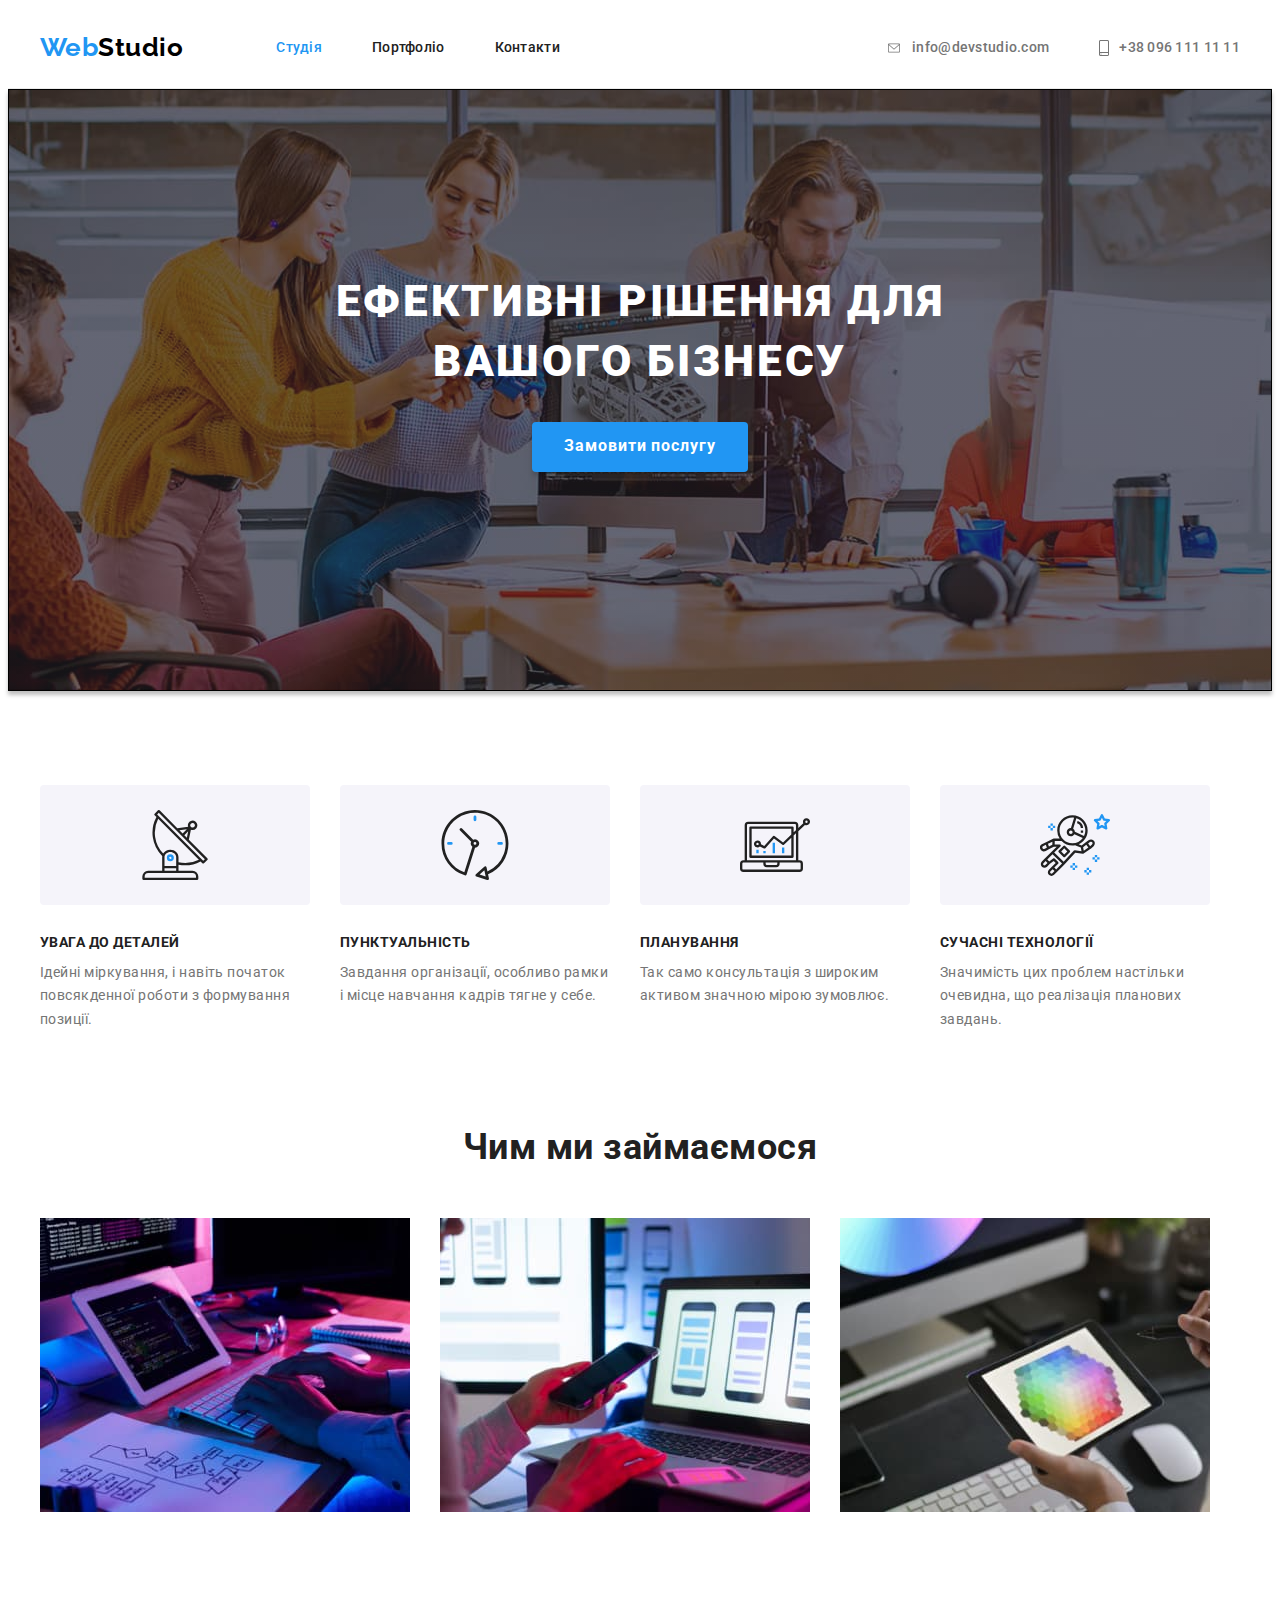
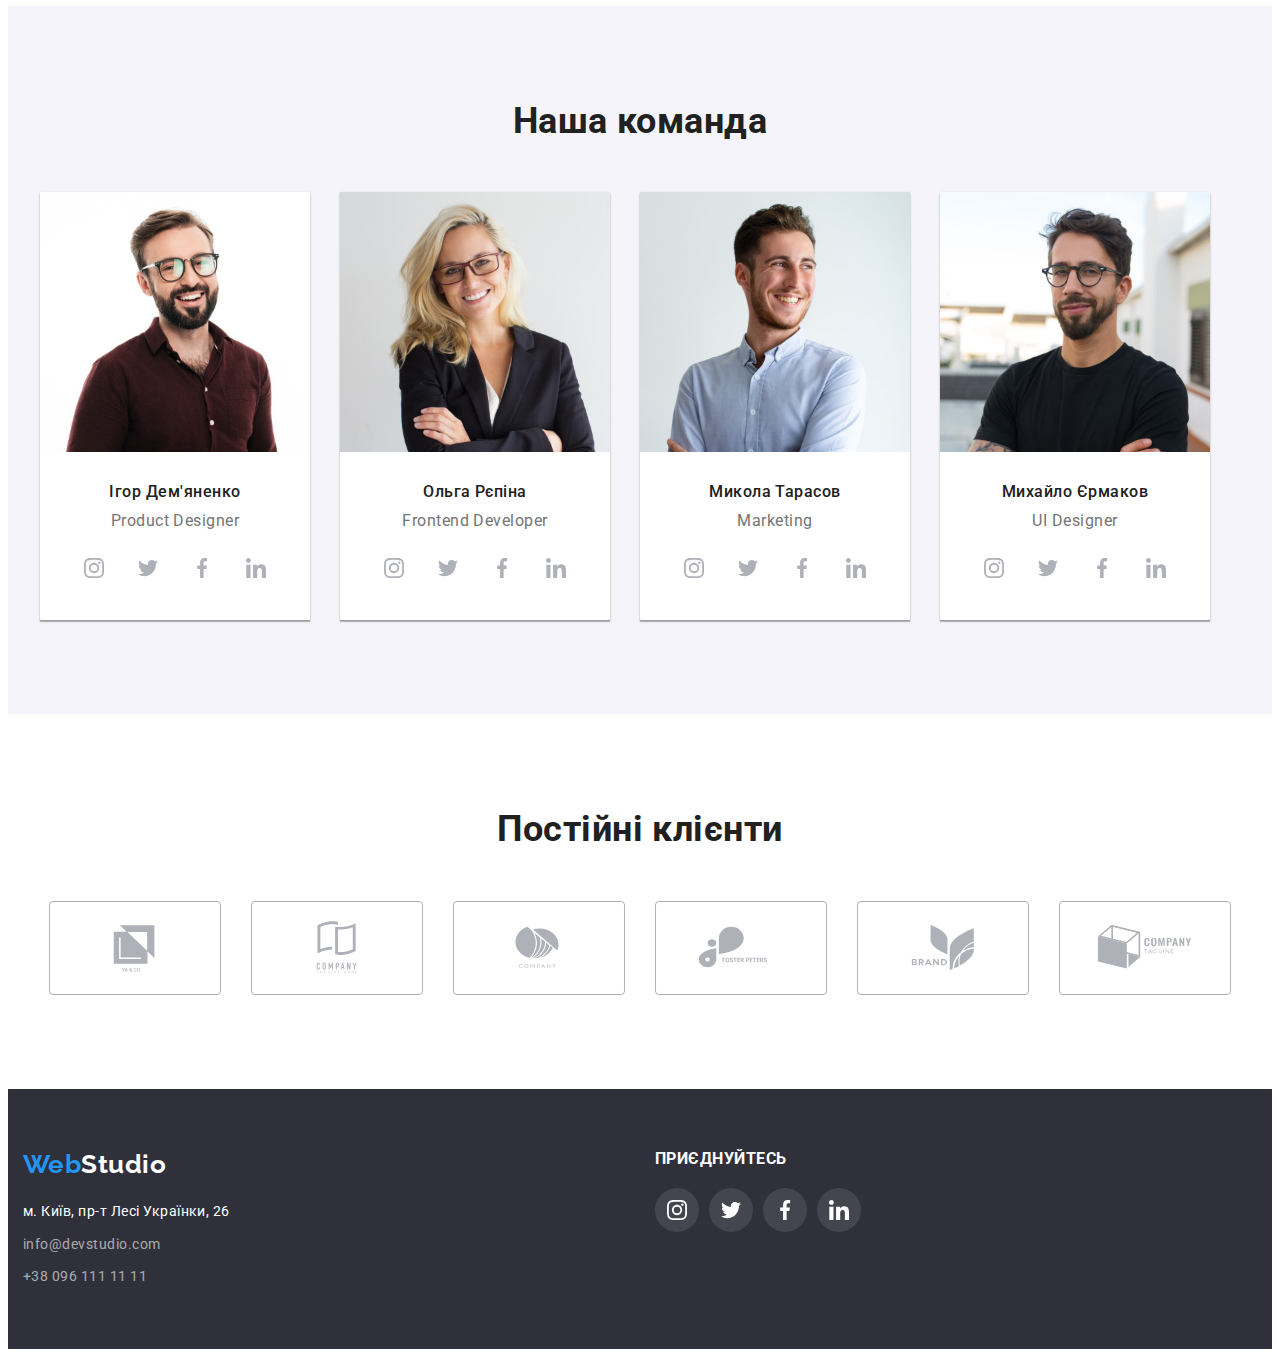
==== commit 0b76d19c: "Finish css html" ====
--- a/index.html
+++ b/index.html
@@ -36,7 +36,7 @@
         <ul class="nav">
           <li class="item">
             <a href="mailto:info@devstudio.com" class="nav-link link">
-              <svg class="icon-nav" width="16" height="12" >
+              <svg class="icon-nav" width="16" height="12">
                 <use href="./images/icons.svg#icon-envelope"></use>
               </svg>
               info@devstudio.com</a
@@ -44,7 +44,7 @@
           </li>
           <li class="item">
             <a href="tel:+380961111111" class="nav-link link">
-              <svg class="icon-nav" width="10" height="16" >
+              <svg class="icon-nav" width="10" height="16">
                 <use href="./images/icons.svg#icon-smartphone"></use>
               </svg>
               +38 096 111 11 11</a
@@ -169,48 +169,52 @@
                 <p class="text-item">Product Designer</p>
                 <ul class="social list">
                   <li class="social-item">
-                    <a class="social-link link"
-                     href=""
-                     target="_blank"
-                     rel="noopener noreferrer"
-                     aria-label="іконка instagram"
-                     >
+                    <a
+                      class="social-link link"
+                      href=""
+                      target="_blank"
+                      rel="noopener noreferrer"
+                      aria-label="іконка instagram"
+                    >
                       <svg class="social-icon" width="20" height="20">
                         <use href="./images/icons.svg#icon-instagram"></use>
                       </svg>
                     </a>
                   </li>
                   <li class="social-item">
-                    <a class="social-link link"
-                     href=""
-                     target="_blank"
-                     rel="noopener noreferrer"
-                     aria-label="іокнка twitter"
-                     >
+                    <a
+                      class="social-link link"
+                      href=""
+                      target="_blank"
+                      rel="noopener noreferrer"
+                      aria-label="іокнка twitter"
+                    >
                       <svg class="social-icon" width="20" height="20">
                         <use href="./images/icons.svg#icon-twitter"></use>
                       </svg>
                     </a>
                   </li>
                   <li class="social-item">
-                    <a class="social-link link"
-                     href=""
-                     target="_blank"
-                     rel="noopener noreferrer"
-                     aria-label="іконка facebook"
-                     >
+                    <a
+                      class="social-link link"
+                      href=""
+                      target="_blank"
+                      rel="noopener noreferrer"
+                      aria-label="іконка facebook"
+                    >
                       <svg class="social-icon" width="20" height="20">
                         <use href="./images/icons.svg#icon-facebook"></use>
                       </svg>
                     </a>
                   </li>
                   <li class="social-item">
-                    <a class="social-link link"
-                     href=""
-                     target="_blank"
-                     rel="noopener noreferrer"
-                     aria-label="іконка linkedin"
-                     >
+                    <a
+                      class="social-link link"
+                      href=""
+                      target="_blank"
+                      rel="noopener noreferrer"
+                      aria-label="іконка linkedin"
+                    >
                       <svg class="social-icon" width="20" height="20">
                         <use href="./images/icons.svg#icon-linkedin"></use>
                       </svg>
@@ -231,48 +235,52 @@
                 <p class="text-item">Frontend Developer</p>
                 <ul class="social list">
                   <li class="social-item">
-                    <a class="social-link link"
-                     href=""
-                     target="_blank"
-                     rel="noopener noreferrer"
-                     aria-label="іконка instagram"
-                     >
+                    <a
+                      class="social-link link"
+                      href=""
+                      target="_blank"
+                      rel="noopener noreferrer"
+                      aria-label="іконка instagram"
+                    >
                       <svg class="social-icon" width="20" height="20">
                         <use href="./images/icons.svg#icon-instagram"></use>
                       </svg>
                     </a>
                   </li>
                   <li class="social-item">
-                    <a class="social-link link"
-                     href=""
-                     target="_blank"
-                     rel="noopener noreferrer"
-                     aria-label="іконка twitter"
-                     >
+                    <a
+                      class="social-link link"
+                      href=""
+                      target="_blank"
+                      rel="noopener noreferrer"
+                      aria-label="іконка twitter"
+                    >
                       <svg class="social-icon" width="20" height="20">
                         <use href="./images/icons.svg#icon-twitter"></use>
                       </svg>
                     </a>
                   </li>
                   <li class="social-item">
-                    <a class="social-link link"
-                     href=""
-                     target="_blank"
-                     rel="noopener noreferrer"
-                     aria-label="іконка facebook"
-                     >
+                    <a
+                      class="social-link link"
+                      href=""
+                      target="_blank"
+                      rel="noopener noreferrer"
+                      aria-label="іконка facebook"
+                    >
                       <svg class="social-icon" width="20" height="20">
                         <use href="./images/icons.svg#icon-facebook"></use>
                       </svg>
                     </a>
                   </li>
                   <li class="social-item">
-                    <a class="social-link link"
-                     href=""
-                     target="_blank"
-                     rel="noopener noreferrer"
-                     aria-label="іконка linkedin"
-                     >
+                    <a
+                      class="social-link link"
+                      href=""
+                      target="_blank"
+                      rel="noopener noreferrer"
+                      aria-label="іконка linkedin"
+                    >
                       <svg class="social-icon" width="20" height="20">
                         <use href="./images/icons.svg#icon-linkedin"></use>
                       </svg>
@@ -293,48 +301,52 @@
                 <p class="text-item">Marketing</p>
                 <ul class="social list">
                   <li class="social-item">
-                    <a class="social-link link"
-                     href=""
-                     target="_blank"
-                     rel="noopener noreferrer"
-                     aria-label="іконка instagram"
-                     >
+                    <a
+                      class="social-link link"
+                      href=""
+                      target="_blank"
+                      rel="noopener noreferrer"
+                      aria-label="іконка instagram"
+                    >
                       <svg class="social-icon" width="20" height="20">
                         <use href="./images/icons.svg#icon-instagram"></use>
                       </svg>
                     </a>
                   </li>
                   <li class="social-item">
-                    <a class="social-link link"
-                     href=""
-                     target="_blank"
-                     rel="noopener noreferrer"
-                     aria-label="іконка twitter"
-                     >
+                    <a
+                      class="social-link link"
+                      href=""
+                      target="_blank"
+                      rel="noopener noreferrer"
+                      aria-label="іконка twitter"
+                    >
                       <svg class="social-icon" width="20" height="20">
                         <use href="./images/icons.svg#icon-twitter"></use>
                       </svg>
                     </a>
                   </li>
                   <li class="social-item">
-                    <a class="social-link link"
-                     href=""
-                     target="_blank"
-                     rel="noopener noreferrer"
-                     aria-label="іконка facebook"
-                     >
+                    <a
+                      class="social-link link"
+                      href=""
+                      target="_blank"
+                      rel="noopener noreferrer"
+                      aria-label="іконка facebook"
+                    >
                       <svg class="social-icon" width="20" height="20">
                         <use href="./images/icons.svg#icon-facebook"></use>
                       </svg>
                     </a>
                   </li>
                   <li class="social-item">
-                    <a class="social-link link"
-                     href=""
-                     target="_blank"
-                     rel="noopener noreferrer"
-                     aria-label="іконка linkedin"
-                     >
+                    <a
+                      class="social-link link"
+                      href=""
+                      target="_blank"
+                      rel="noopener noreferrer"
+                      aria-label="іконка linkedin"
+                    >
                       <svg class="social-icon" width="20" height="20">
                         <use href="./images/icons.svg#icon-linkedin"></use>
                       </svg>
@@ -355,48 +367,52 @@
                 <p class="text-item">UI Designer</p>
                 <ul class="social list">
                   <li class="social-item">
-                    <a class="social-link link"
-                     href=""
-                     target="_blank"
-                     rel="noopener noreferrer"
-                     aria-label="іконка instagram"
-                     >
+                    <a
+                      class="social-link link"
+                      href=""
+                      target="_blank"
+                      rel="noopener noreferrer"
+                      aria-label="іконка instagram"
+                    >
                       <svg class="social-icon" width="20" height="20">
                         <use href="./images/icons.svg#icon-instagram"></use>
                       </svg>
                     </a>
                   </li>
                   <li class="social-item">
-                    <a class="social-link link"
-                     href=""
-                     target="_blank"
-                     rel="noopener noreferrer"
-                     aria-label="іконка twitter"
-                     >
+                    <a
+                      class="social-link link"
+                      href=""
+                      target="_blank"
+                      rel="noopener noreferrer"
+                      aria-label="іконка twitter"
+                    >
                       <svg class="social-icon" width="20" height="20">
                         <use href="./images/icons.svg#icon-twitter"></use>
                       </svg>
                     </a>
                   </li>
                   <li class="social-item">
-                    <a class="social-link link"
-                     href=""
-                     target="_blank"
-                     rel="noopener noreferrer"
-                     aria-label="іконка facebook"
-                     >
+                    <a
+                      class="social-link link"
+                      href=""
+                      target="_blank"
+                      rel="noopener noreferrer"
+                      aria-label="іконка facebook"
+                    >
                       <svg class="social-icon" width="20" height="20">
                         <use href="./images/icons.svg#icon-facebook"></use>
                       </svg>
                     </a>
                   </li>
                   <li class="social-item">
-                    <a class="social-link link"
-                     href=""
-                     target="_blank"
-                     rel="noopener noreferrer"
-                     aria-label="іконка linkedin"
-                     >
+                    <a
+                      class="social-link link"
+                      href=""
+                      target="_blank"
+                      rel="noopener noreferrer"
+                      aria-label="іконка linkedin"
+                    >
                       <svg class="social-icon" width="20" height="20">
                         <use href="./images/icons.svg#icon-linkedin"></use>
                       </svg>
@@ -414,72 +430,78 @@
           <h2 class="section-title">Постійні клієнти</h2>
           <ul class="logo-client list-client">
             <li class="logo-item">
-              <a class="logo-link link"
-               href=""
-               target="_blank"
-               rel="noopener noreferrer"
-               aria-label="іконка logo"
-               >
+              <a
+                class="logo-link link"
+                href=""
+                target="_blank"
+                rel="noopener noreferrer"
+                aria-label="іконка logo"
+              >
                 <svg class="logo-icon" width="106" height="60">
                   <use href="./images/icons.svg#icon-logo"></use>
                 </svg>
               </a>
             </li>
             <li class="logo-item">
-              <a class="logo-link link"
-               href=""
-               target="_blank"
-               rel="noopener noreferrer"
-               aria-label="іконка logo"
-               >
+              <a
+                class="logo-link link"
+                href=""
+                target="_blank"
+                rel="noopener noreferrer"
+                aria-label="іконка logo"
+              >
                 <svg class="logo-icon" width="106" height="60">
                   <use href="./images/icons.svg#icon-logoone"></use>
                 </svg>
               </a>
             </li>
             <li class="logo-item">
-              <a class="logo-link link"
-               href=""
-               target="_blank"
-               rel="noopener noreferrer"
-               aria-label="іконка logo"
-               >
+              <a
+                class="logo-link link"
+                href=""
+                target="_blank"
+                rel="noopener noreferrer"
+                aria-label="іконка logo"
+              >
                 <svg class="logo-icon" width="106" height="60">
                   <use href="./images/icons.svg#icon-logotwo"></use>
                 </svg>
               </a>
             </li>
             <li class="logo-item">
-              <a class="logo-link link"
-               href=""
-               target="_blank"
-               rel="noopener noreferrer"
-               aria-label="іконка logo"
-               >
+              <a
+                class="logo-link link"
+                href=""
+                target="_blank"
+                rel="noopener noreferrer"
+                aria-label="іконка logo"
+              >
                 <svg class="logo-icon" width="106" height="60">
                   <use href="./images/icons.svg#icon-logothree"></use>
                 </svg>
               </a>
             </li>
             <li class="logo-item">
-              <a class="logo-link link"
-               href=""
-               target="_blank"
-               rel="noopener noreferrer"
-               aria-label="іконка logo"
-               >
+              <a
+                class="logo-link link"
+                href=""
+                target="_blank"
+                rel="noopener noreferrer"
+                aria-label="іконка logo"
+              >
                 <svg class="logo-icon" width="106" height="60">
                   <use href="./images/icons.svg#icon-logofour"></use>
                 </svg>
               </a>
             </li>
             <li class="logo-item">
-              <a class="logo-link link"
-               href=""
-               target="_blank"
-               rel="noopener noreferrer"
-               aria-label="іконка logo"
-               >
+              <a
+                class="logo-link link"
+                href=""
+                target="_blank"
+                rel="noopener noreferrer"
+                aria-label="іконка logo"
+              >
                 <svg class="logo-icon" width="106" height="60">
                   <use href="./images/icons.svg#icon-logofive"></use>
                 </svg>
@@ -491,79 +513,85 @@
     </main>
 
     <footer class="footer">
-      <div class="container footer-div">
-        <a href="" class="logo-footer link"
-          ><span class="logo-title">Web</span>Studio</a
-        >
-        <ul class="footer-nav">
-          <li class="item">
-            <p class="footer-text">м. Київ, пр-т Лесі Українки, 26</p>
-          </li>
-          <li class="item">
-            <a href="mailto:info@devstudio.com" class="footer-nav-link link"
-              >info@devstudio.com</a
-            >
-          </li>
-          <li class="item">
-            <a href="tel:+380961111111" class="footer-nav-link link"
-              >+38 096 111 11 11</a
-            >
-          </li>
-        </ul>
-      </div>
-
-      <div class="div-social">
-        <h2>ПРИЄДНУЙТЕСЬ</h2>
-        <ul class="social-footer">
-          <li class="social-item-footer">
-            <a class="social-link-footer link"
-             href=""
-             target="_blank"
-             rel="noopener noreferrer"
-             aria-label="іконка instagram"
-             >
-              <svg class="social-icon-footer" width="20" height="20">
-                <use href="./images/icons.svg#icon-instagramf"></use>
-              </svg>
-            </a>
-          </li>
-          <li class="social-item-footer">
-            <a class="social-link-footer link"
-             href=""
-             target="_blank"
-             rel="noopener noreferrer"
-             aria-label="іконка twitter"
-             >
-              <svg class="social-icon-footer" width="20" height="20">
-                <use href="./images/icons.svg#icon-twitterf"></use>
-              </svg>
-            </a>
-          </li>
-          <li class="social-item-footer">
-            <a class="social-link-footer link"
-             href=""
-             target="_blank"
-             rel="noopener noreferrer"
-             aria-label="іконка facebook"
-             >
-              <svg class="social-icon-footer" width="20" height="20">
-                <use href="./images/icons.svg#icon-facebookf"></use>
-              </svg>
-            </a>
-          </li>
-          <li class="social-item-footer">
-            <a class="social-link-footer link"
-             href=""
-             target="_blank"
-             rel="noopener noreferrer"
-             aria-label="іконка linkedin"
-             >
-              <svg class="social-icon-footer" width="20" height="20">
-                <use href="./images/icons.svg#icon-linkedinf"></use>
-              </svg>
-            </a>
-          </li>
-        </ul>
+      <div class="footer-div">
+        <div class="container div-footer">
+          <a href="" class="logo-footer link"
+            ><span class="logo-title">Web</span>Studio</a
+          >
+          <ul class="footer-nav">
+            <li class="item">
+              <p class="footer-text">м. Київ, пр-т Лесі Українки, 26</p>
+            </li>
+            <li class="item">
+              <a href="mailto:info@devstudio.com" class="footer-nav-link link"
+                >info@devstudio.com</a
+              >
+            </li>
+            <li class="item">
+              <a href="tel:+380961111111" class="footer-nav-link link"
+                >+38 096 111 11 11</a
+              >
+            </li>
+          </ul>
+        </div>
+
+        <div class="container div-social">
+          <b class="footer-text">ПРИЄДНУЙТЕСЬ</b>
+          <ul class="social-footer">
+            <li class="social-item-footer">
+              <a
+                class="social-link-footer link"
+                href=""
+                target="_blank"
+                rel="noopener noreferrer"
+                aria-label="іконка instagram"
+              >
+                <svg class="social-icon-footer" width="20" height="20">
+                  <use href="./images/icons.svg#icon-instagramf"></use>
+                </svg>
+              </a>
+            </li>
+            <li class="social-item-footer">
+              <a
+                class="social-link-footer link"
+                href=""
+                target="_blank"
+                rel="noopener noreferrer"
+                aria-label="іконка twitter"
+              >
+                <svg class="social-icon-footer" width="20" height="20">
+                  <use href="./images/icons.svg#icon-twitterf"></use>
+                </svg>
+              </a>
+            </li>
+            <li class="social-item-footer">
+              <a
+                class="social-link-footer link"
+                href=""
+                target="_blank"
+                rel="noopener noreferrer"
+                aria-label="іконка facebook"
+              >
+                <svg class="social-icon-footer" width="20" height="20">
+                  <use href="./images/icons.svg#icon-facebookf"></use>
+                </svg>
+              </a>
+            </li>
+            <li class="social-item-footer">
+              <a
+                class="social-link-footer link"
+                href=""
+                target="_blank"
+                rel="noopener noreferrer"
+                aria-label="іконка linkedin"
+              >
+                <svg class="social-icon-footer" width="20" height="20">
+                  <use href="./images/icons.svg#icon-linkedinf"></use>
+                </svg>
+              </a>
+            </li>
+          </ul>
+        </div>
       </div>
     </footer>
   </body>
--- a/css/styles.css
+++ b/css/styles.css
@@ -125,11 +125,18 @@
   font-size: 14px;
   line-height: 1.14;
   letter-spacing: 0.02em;
+}
+
+.item .nav-link {
+  display: flex;
+  justify-content: center;
+  align-items: center;
+  gap: 10px;
   color: var(--text-color);
 }
 
-.nav .nav-link:hover,
-.nav .nav-link:focus {
+.nav-link:hover,
+.nav-link:focus {
   color: var(--accent-color);
 }
 
@@ -139,13 +146,6 @@
 
 .header {
   border-bottom: 1px solid #ececec;
-}
-
-.item .nav-link {
-  display: flex;
-  justify-content: center;
-  align-items: center;
-  gap: 10px;
 }
 
 /* герой */
@@ -156,9 +156,11 @@
   padding-bottom: 218px;
   max-width: 1600px;
   margin: auto;
-  background-image:
-  linear-gradient(rgba(47, 48, 58, 0.4), rgba(47, 48, 58, 0.4)),
-  url(../images/hero.jpg);
+  background-image: linear-gradient(
+      rgba(47, 48, 58, 0.4),
+      rgba(47, 48, 58, 0.4)
+    ),
+    url(../images/hero.jpg);
 
   background-repeat: no-repeat;
   background-size: cover;
@@ -204,7 +206,7 @@
 .button:hover,
 .button:focus {
   color: var(--white-color);
-  background-color: #2f303a;
+  background-color: #188ce8;
 }
 
 /* секції */
@@ -247,13 +249,12 @@
 
 .div-icon {
   display: flex;
-background-color: #F5F4FA;
-border-radius: 4px;
-justify-content: center;
-  align-items: center;
-  width: 100%;
-height: 120px;
-margin-bottom: 30px;
+  background-color: #f5f4fa;
+  border-radius: 4px;
+  justify-content: center;
+  align-items: center;
+  height: 120px;
+  margin-bottom: 30px;
 }
 
 /* чим займаємося */
@@ -318,9 +319,6 @@
   padding-bottom: 30px;
 }
 
-/* box-shadow: 0px 1px 3px rgba(0, 0, 0, 0.12), 0px 1px 1px rgba(0, 0, 0, 0.14),
-    0px 2px 1px rgba(0, 0, 0, 0.2); */
-
 
 .team .title-item {
   margin-bottom: 10px;
@@ -333,36 +331,27 @@
   margin-top: 16px;
 }
 
-.social-link{
+.social-link {
   display: flex;
   justify-content: center;
   align-items: center;
   width: 44px;
   height: 44px;
   border-radius: 50%;
-  background-color: #FFFFFF;
-  outline: none
-}
-color: #AFB1B8;
+  color: #afb1b8;
+  background-color: #ffffff;
+  outline: none;
+}
 
 .social-icon {
-  fill: #AFB1B8;
-  height: 20px;
-}
-
-/* fill="#afb1b8" */
+  fill: currentColor;
+}
 
 .social-link:hover,
 .social-link:focus {
-  color: #FFFFFF;
-  background-color: #2196F3;
-} 
-
-.social-icon:hover svg,
-.social-icon:focus svg {
-  fill: #FFFFFF;
-}
- 
+  color: #ffffff;
+  background-color: #2196f3;
+}
 
 /* Постійні клієнти */
 
@@ -371,7 +360,6 @@
   justify-content: center;
   align-items: center;
   gap: 30px;
-  
 }
 
 .logo-link {
@@ -380,16 +368,16 @@
   align-items: center;
   width: 170px;
   height: 92px;
-  border: 1px solid #AFB1B8;
+  border: 1px solid #afb1b8;
   border-radius: 4px;
-  color: #AFB1B8;
-  outline: none
+  color: #afb1b8;
+  outline: none;
 }
 
 .logo-link:hover,
 .logo-link:focus {
   border-color: var(--accent-color);
-  color: #2196F3;
+  color: #2196f3;
 }
 
 .logo-icon {
@@ -400,12 +388,13 @@
 
 .portfolio-link {
   display: block;
-  outline: none
+  outline: none;
 }
 
 .portfolio-link:hover,
 .portfolio-link:focus {
-  box-shadow: 0px 1px 1px rgba(0, 0, 0, 0.12), 0px 4px 4px rgba(0, 0, 0, 0.06), 1px 4px 6px rgba(0, 0, 0, 0.16);
+  box-shadow: 0px 1px 1px rgba(0, 0, 0, 0.12), 0px 4px 4px rgba(0, 0, 0, 0.06),
+    1px 4px 6px rgba(0, 0, 0, 0.16);
 }
 
 .container .list {
@@ -472,7 +461,7 @@
   min-height: 38px;
   border: transparent;
   padding: 6px 22px;
-  outline: none
+  outline: none;
 }
 
 .list-btn .item:not(:last-child) {
@@ -496,6 +485,10 @@
   background-color: #2f303a;
   padding-top: 60px;
   padding-bottom: 60px;
+}
+
+.footer-div {
+  display: flex;
 }
 
 .logo-footer {
@@ -530,16 +523,15 @@
   margin-bottom: 9px;
 }
 
-.social-footer{
-  display: flex;
-  justify-content: center;
-  align-items: center;
+
+.social-footer {
+  display: flex;
+  margin-top: 20px;
   gap: 10px;
-  margin-top: 20px;
-}
-
-
-.social-link-footer{
+}
+
+
+.social-link-footer {
   display: flex;
   justify-content: center;
   align-items: center;
@@ -548,14 +540,13 @@
   border-radius: 50%;
   background-color: rgba(255, 255, 255, 0.1);
   color: var(--white-color);
-  outline: none
+  outline: none;
 }
 
 .social-link-footer:hover,
 .social-link-footer:focus {
   background-color: var(--accent-color);
 }
-
 
 /* прихований заголовок */
 
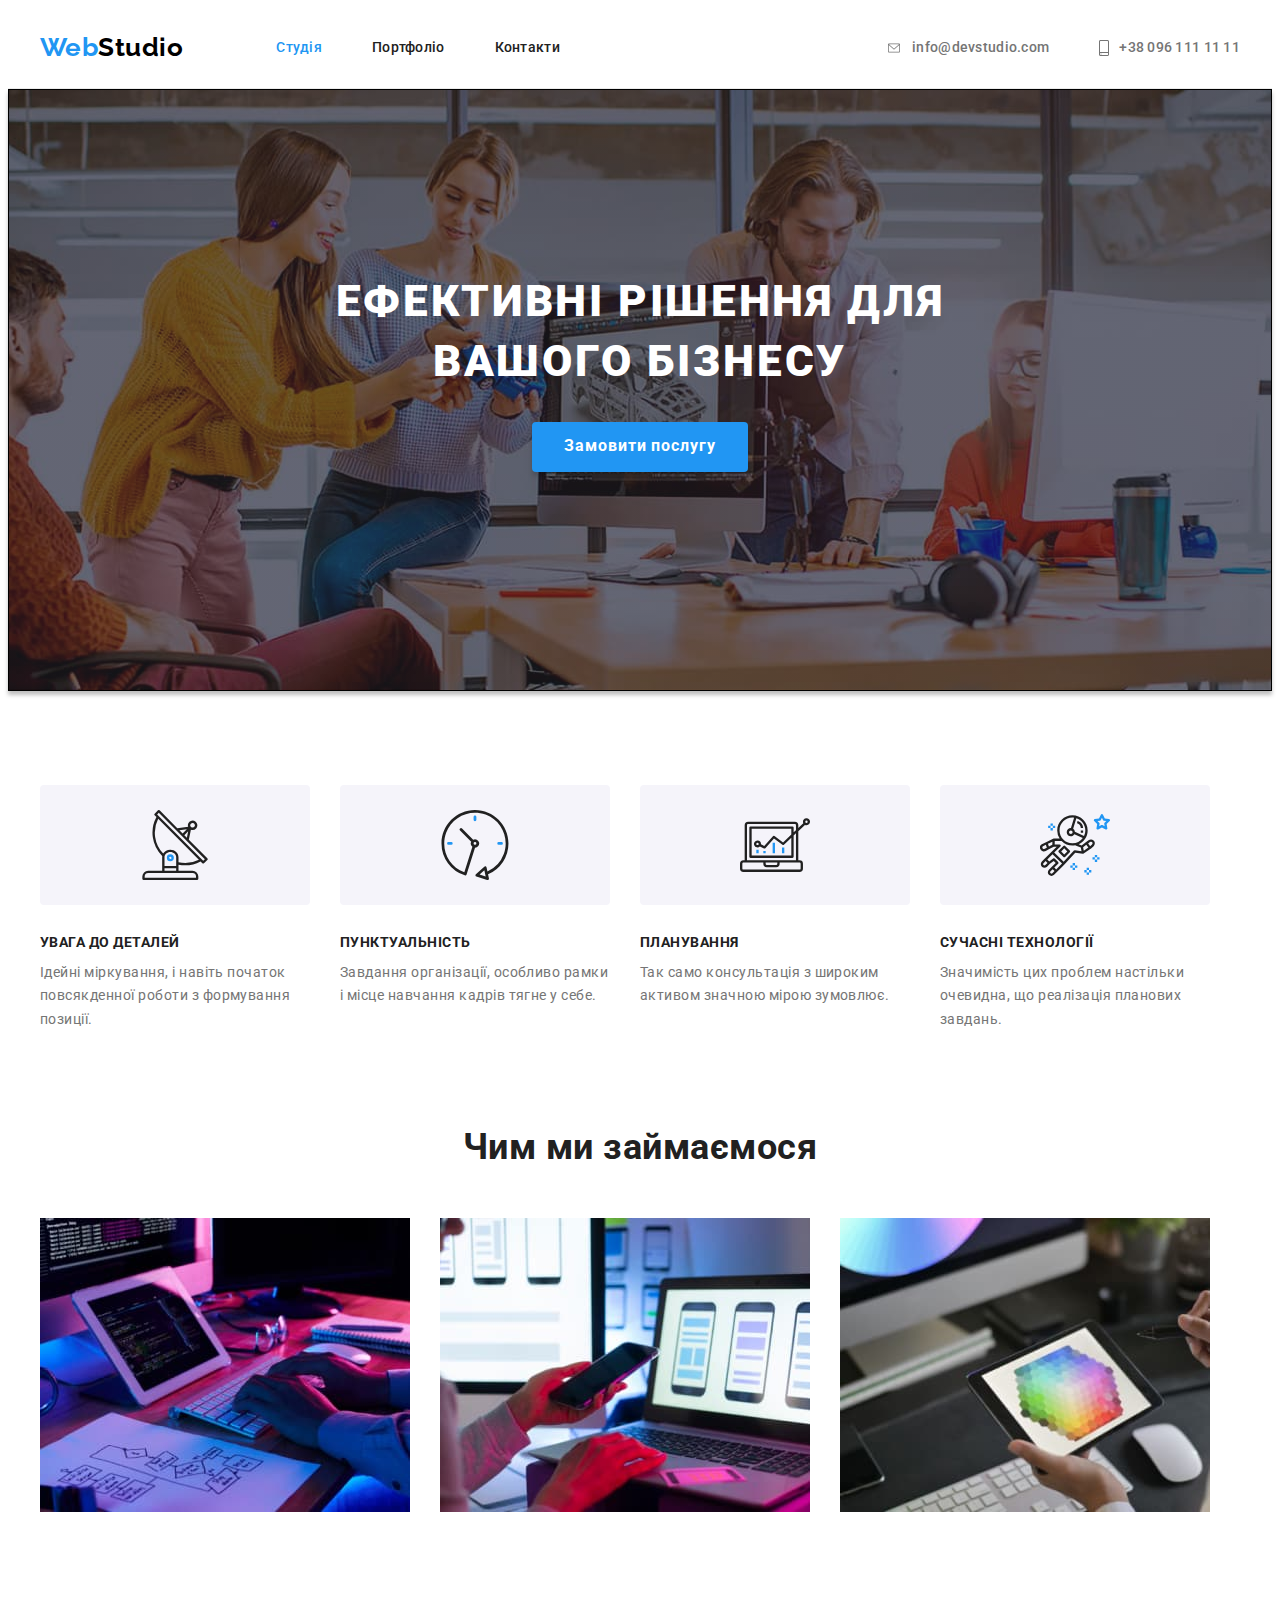
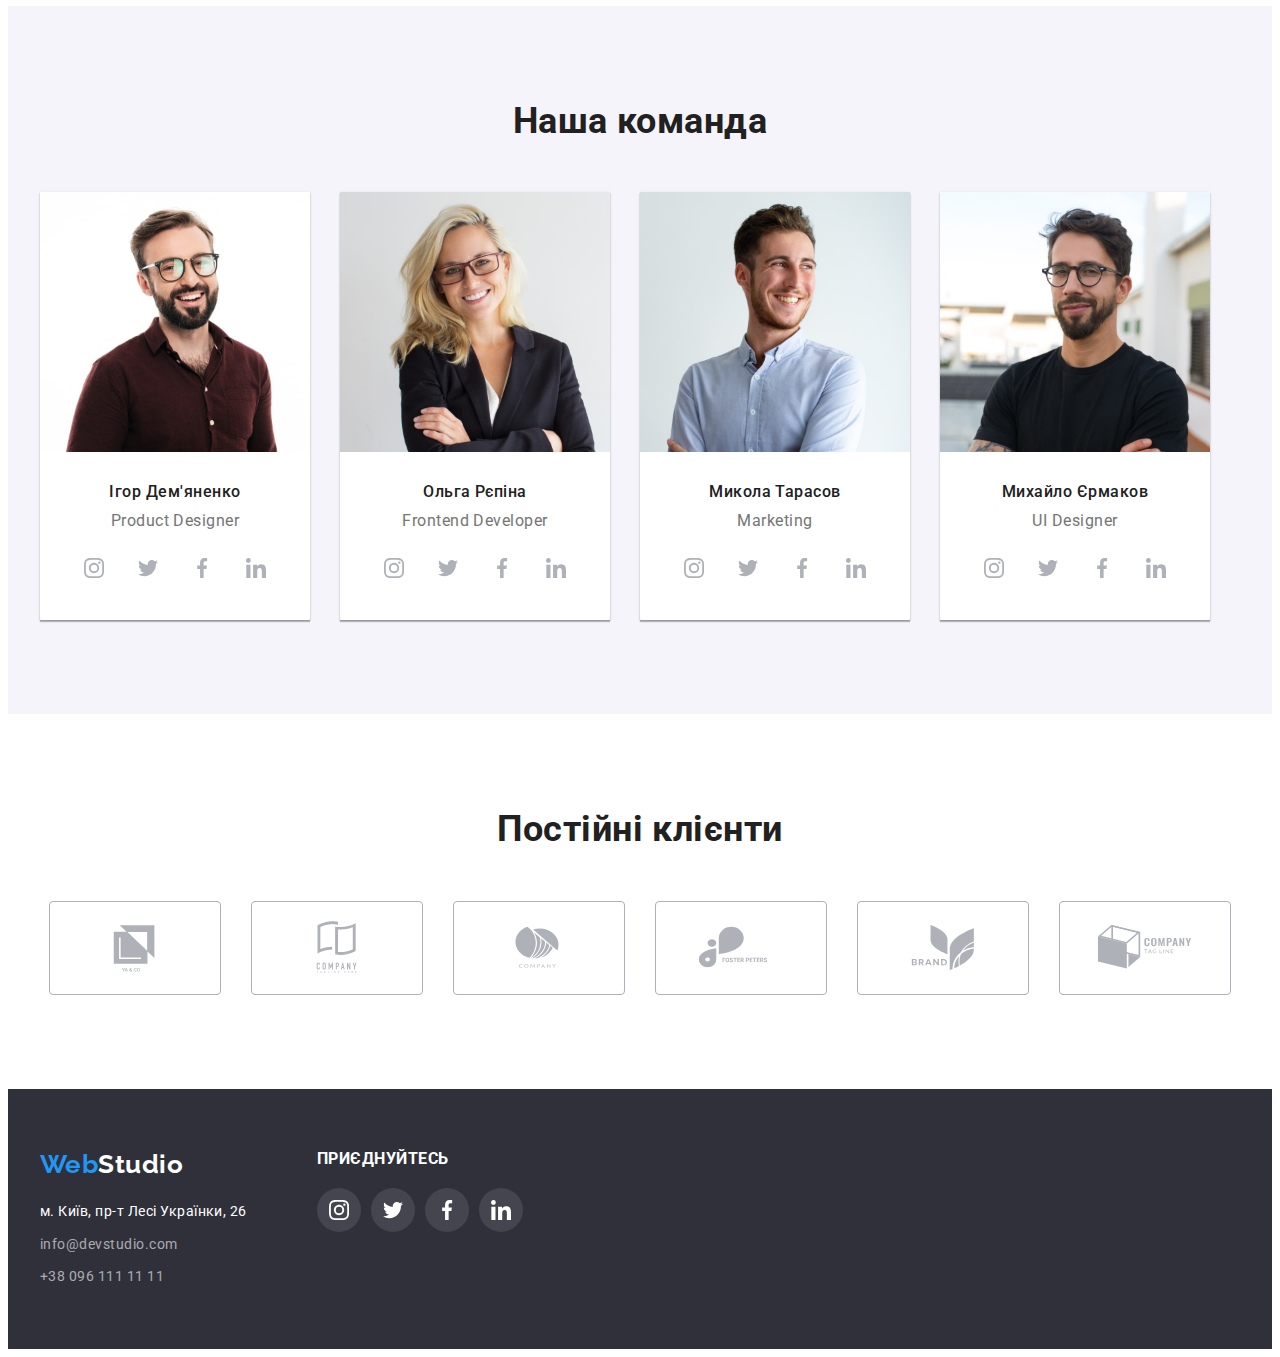
==== commit e02a30c1: "Finish css" ====
--- a/index.html
+++ b/index.html
@@ -513,8 +513,8 @@
     </main>
 
     <footer class="footer">
-      <div class="footer-div">
-        <div class="container div-footer">
+      <div class="container footer-div">
+        <div class="div-footer">
           <a href="" class="logo-footer link"
             ><span class="logo-title">Web</span>Studio</a
           >
@@ -535,7 +535,7 @@
           </ul>
         </div>
 
-        <div class="container div-social">
+        <div class="div-social">
           <b class="footer-text">ПРИЄДНУЙТЕСЬ</b>
           <ul class="social-footer">
             <li class="social-item-footer">
--- a/css/styles.css
+++ b/css/styles.css
@@ -319,7 +319,6 @@
   padding-bottom: 30px;
 }
 
-
 .team .title-item {
   margin-bottom: 10px;
 }
@@ -523,13 +522,15 @@
   margin-bottom: 9px;
 }
 
+.div-footer {
+  margin-right: 70px;
+}
 
 .social-footer {
   display: flex;
   margin-top: 20px;
   gap: 10px;
 }
-
 
 .social-link-footer {
   display: flex;
